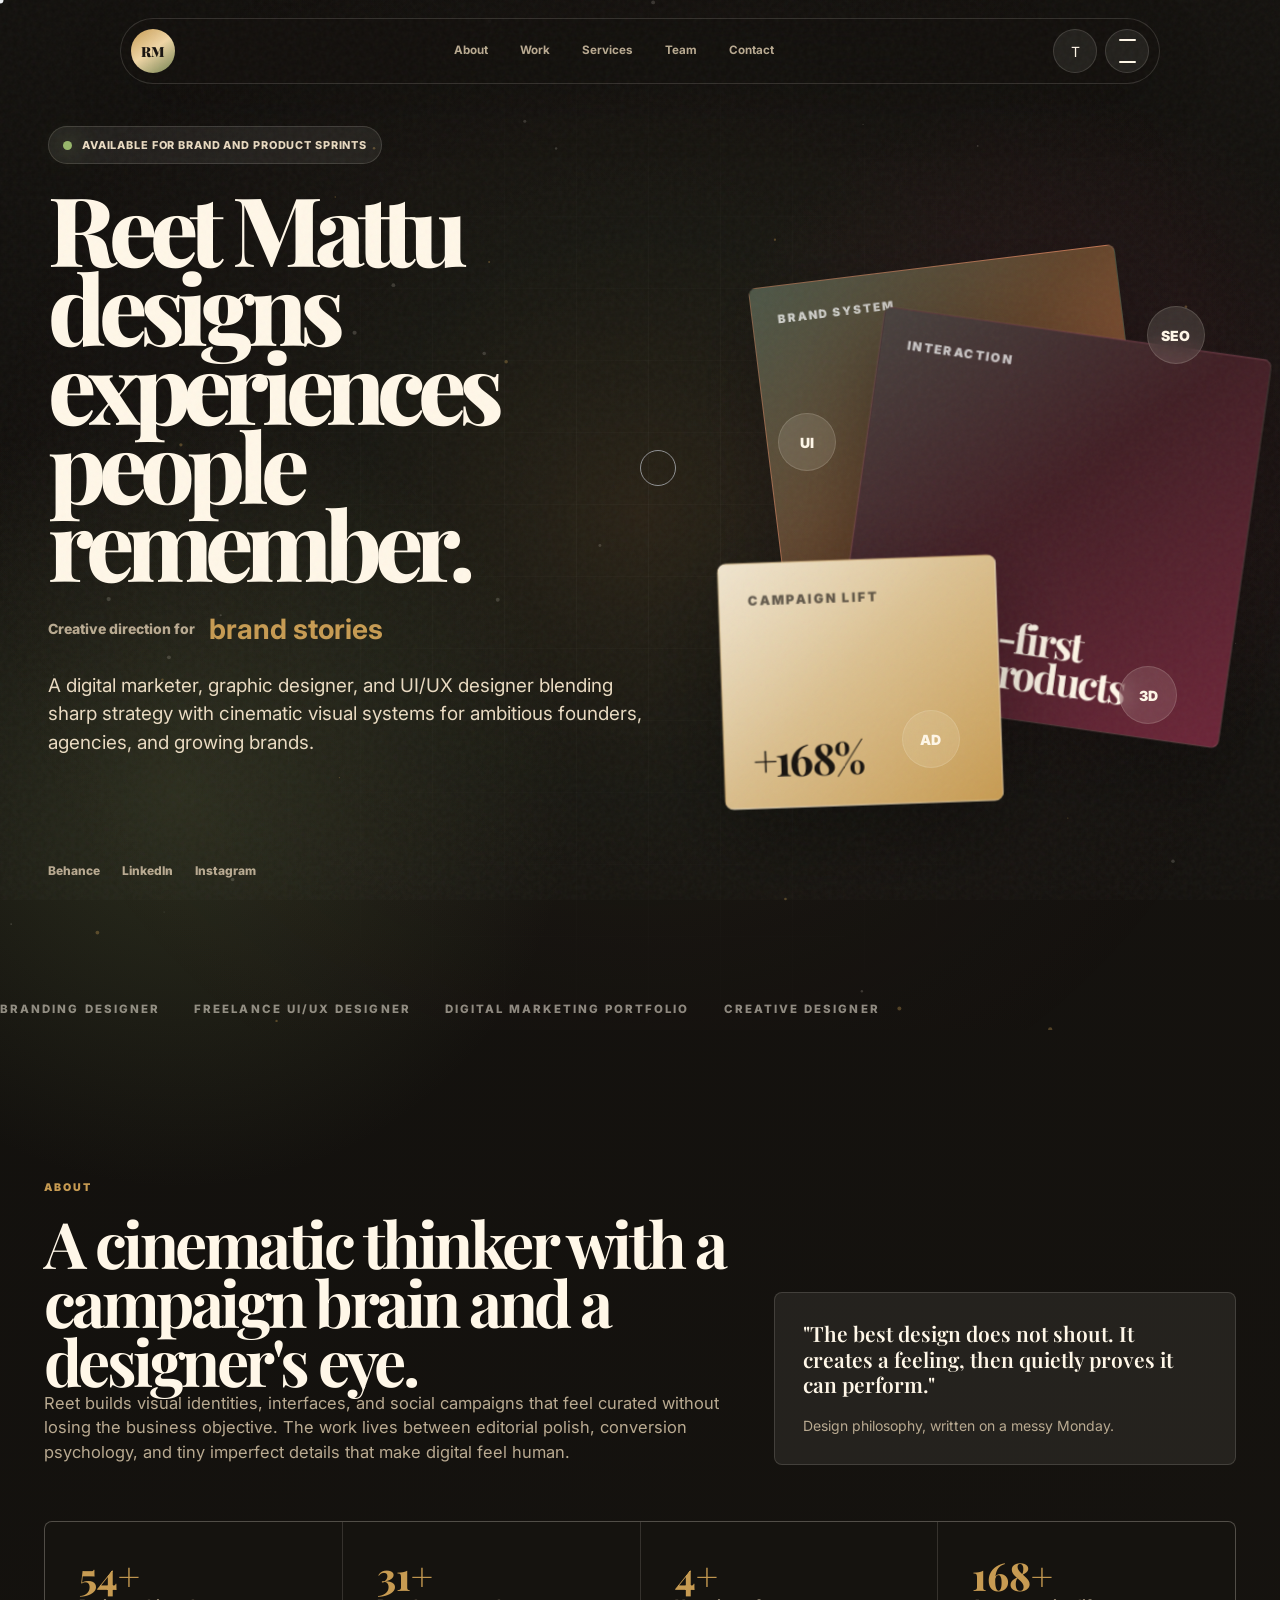
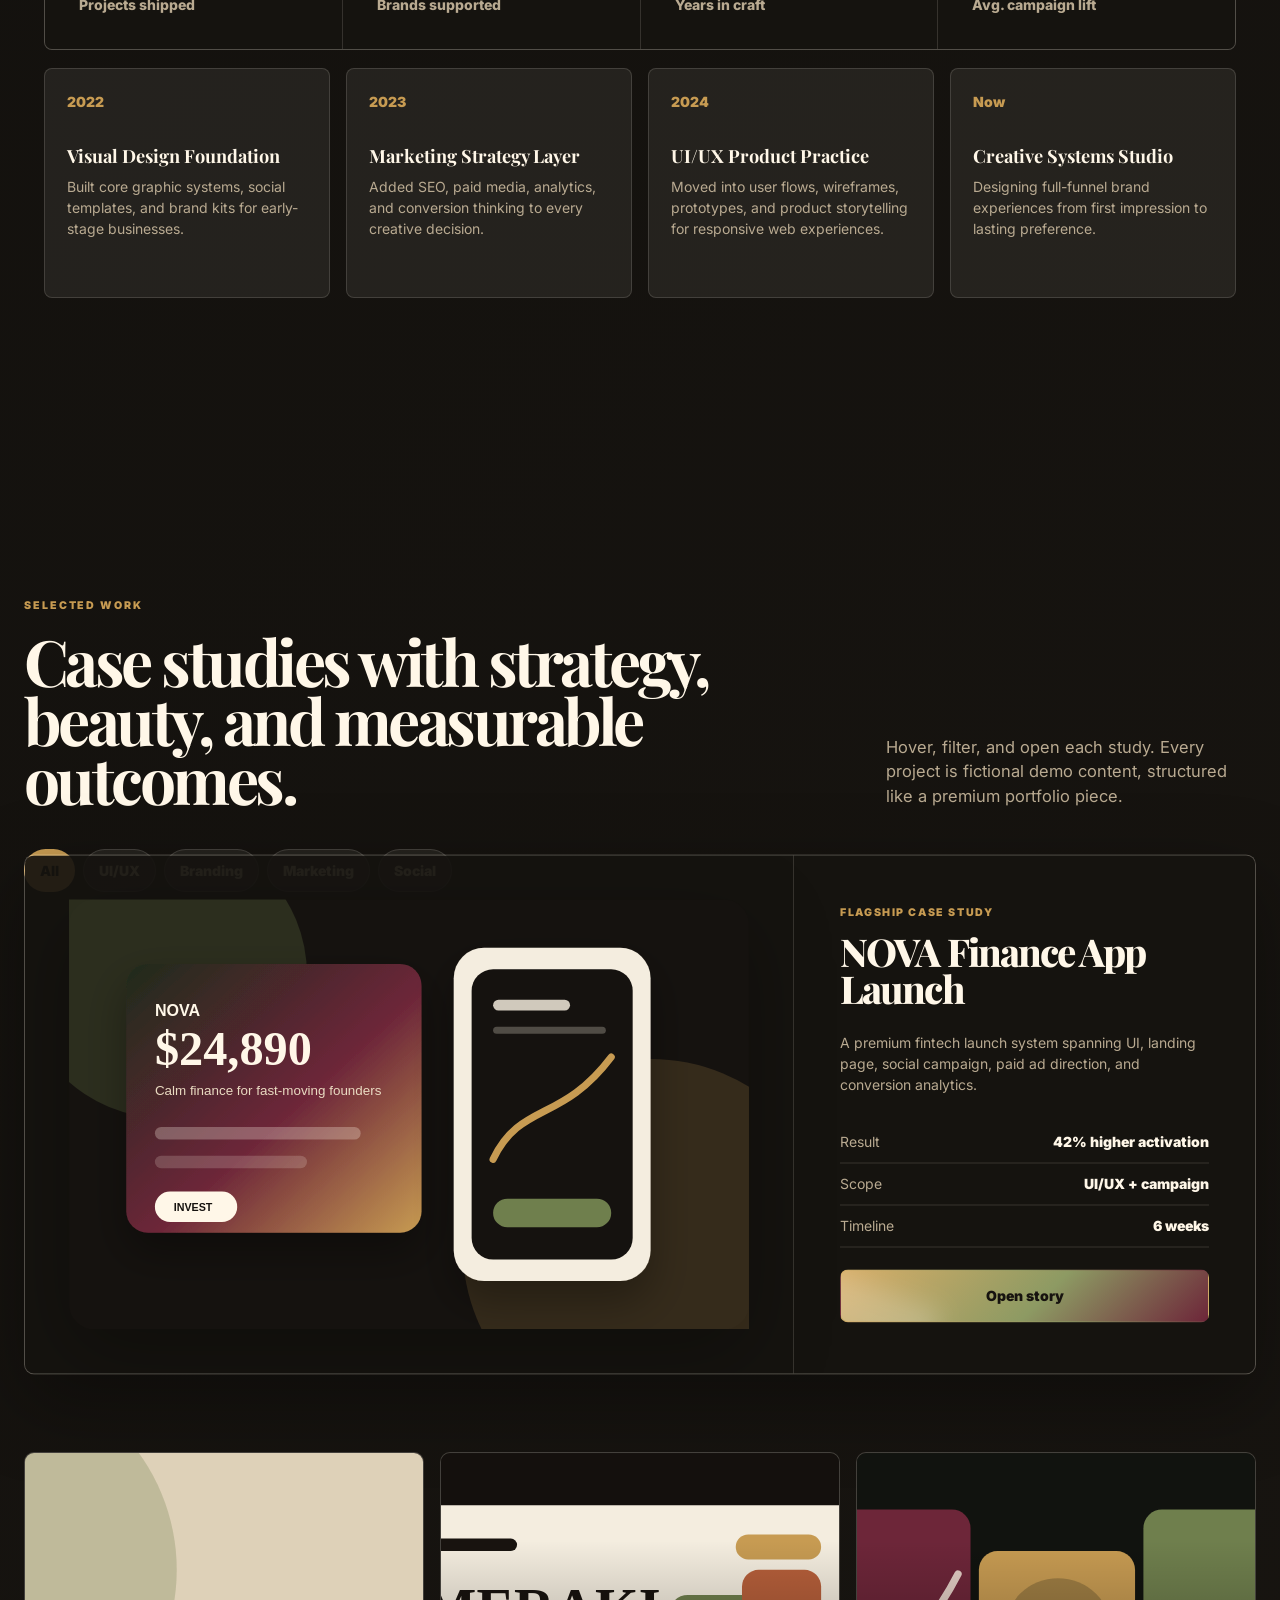
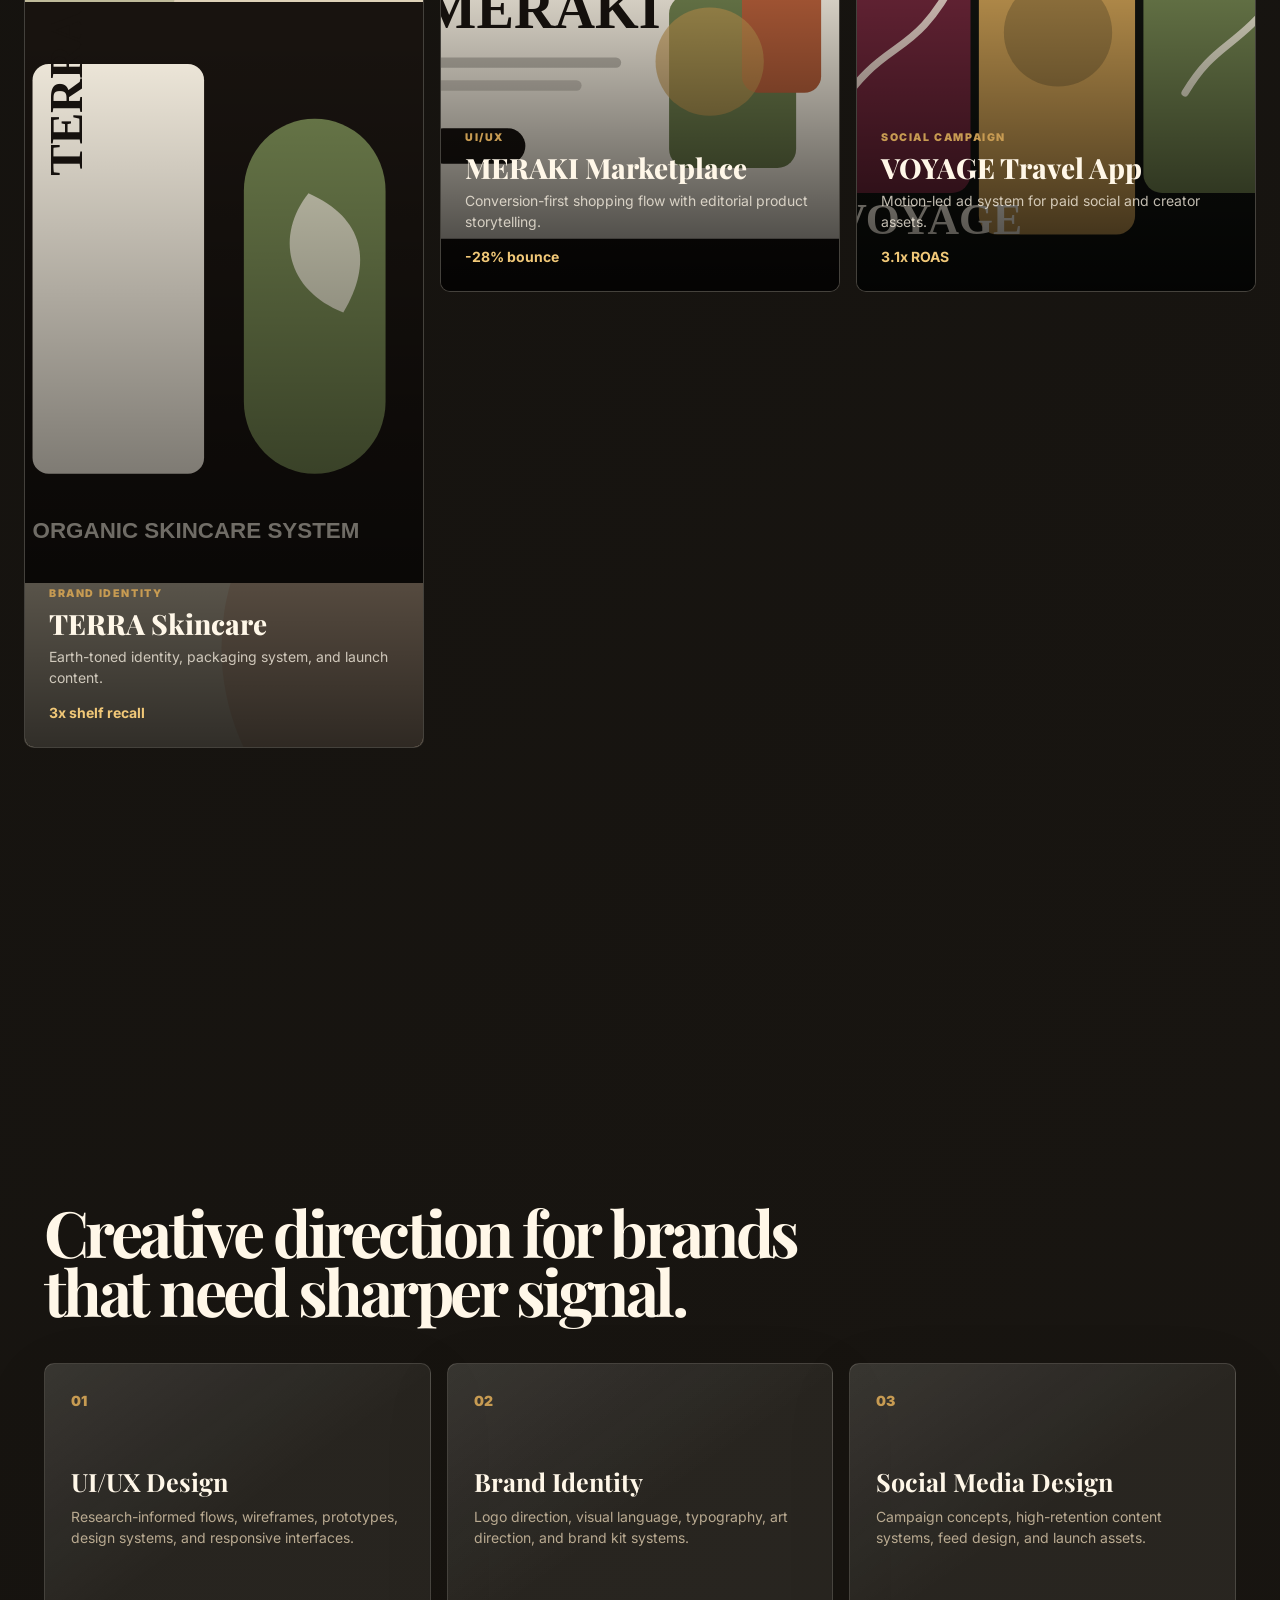
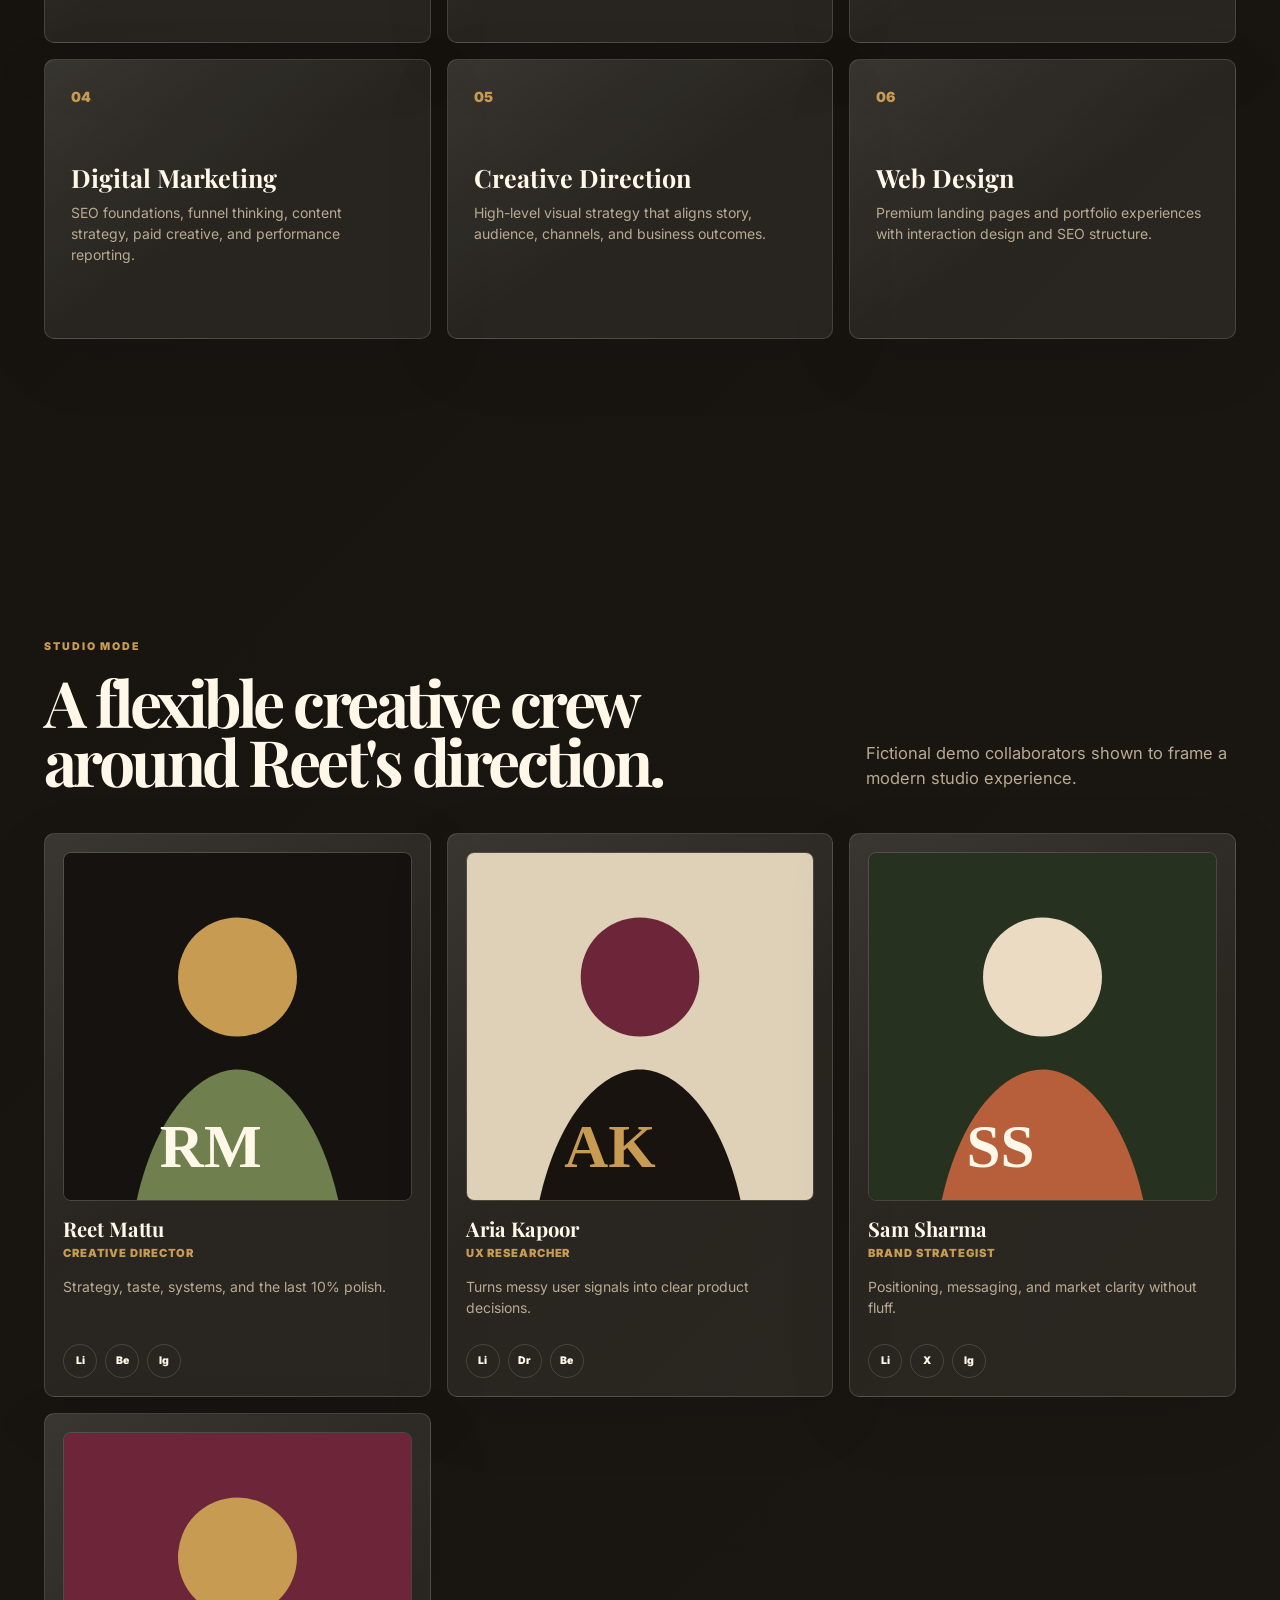
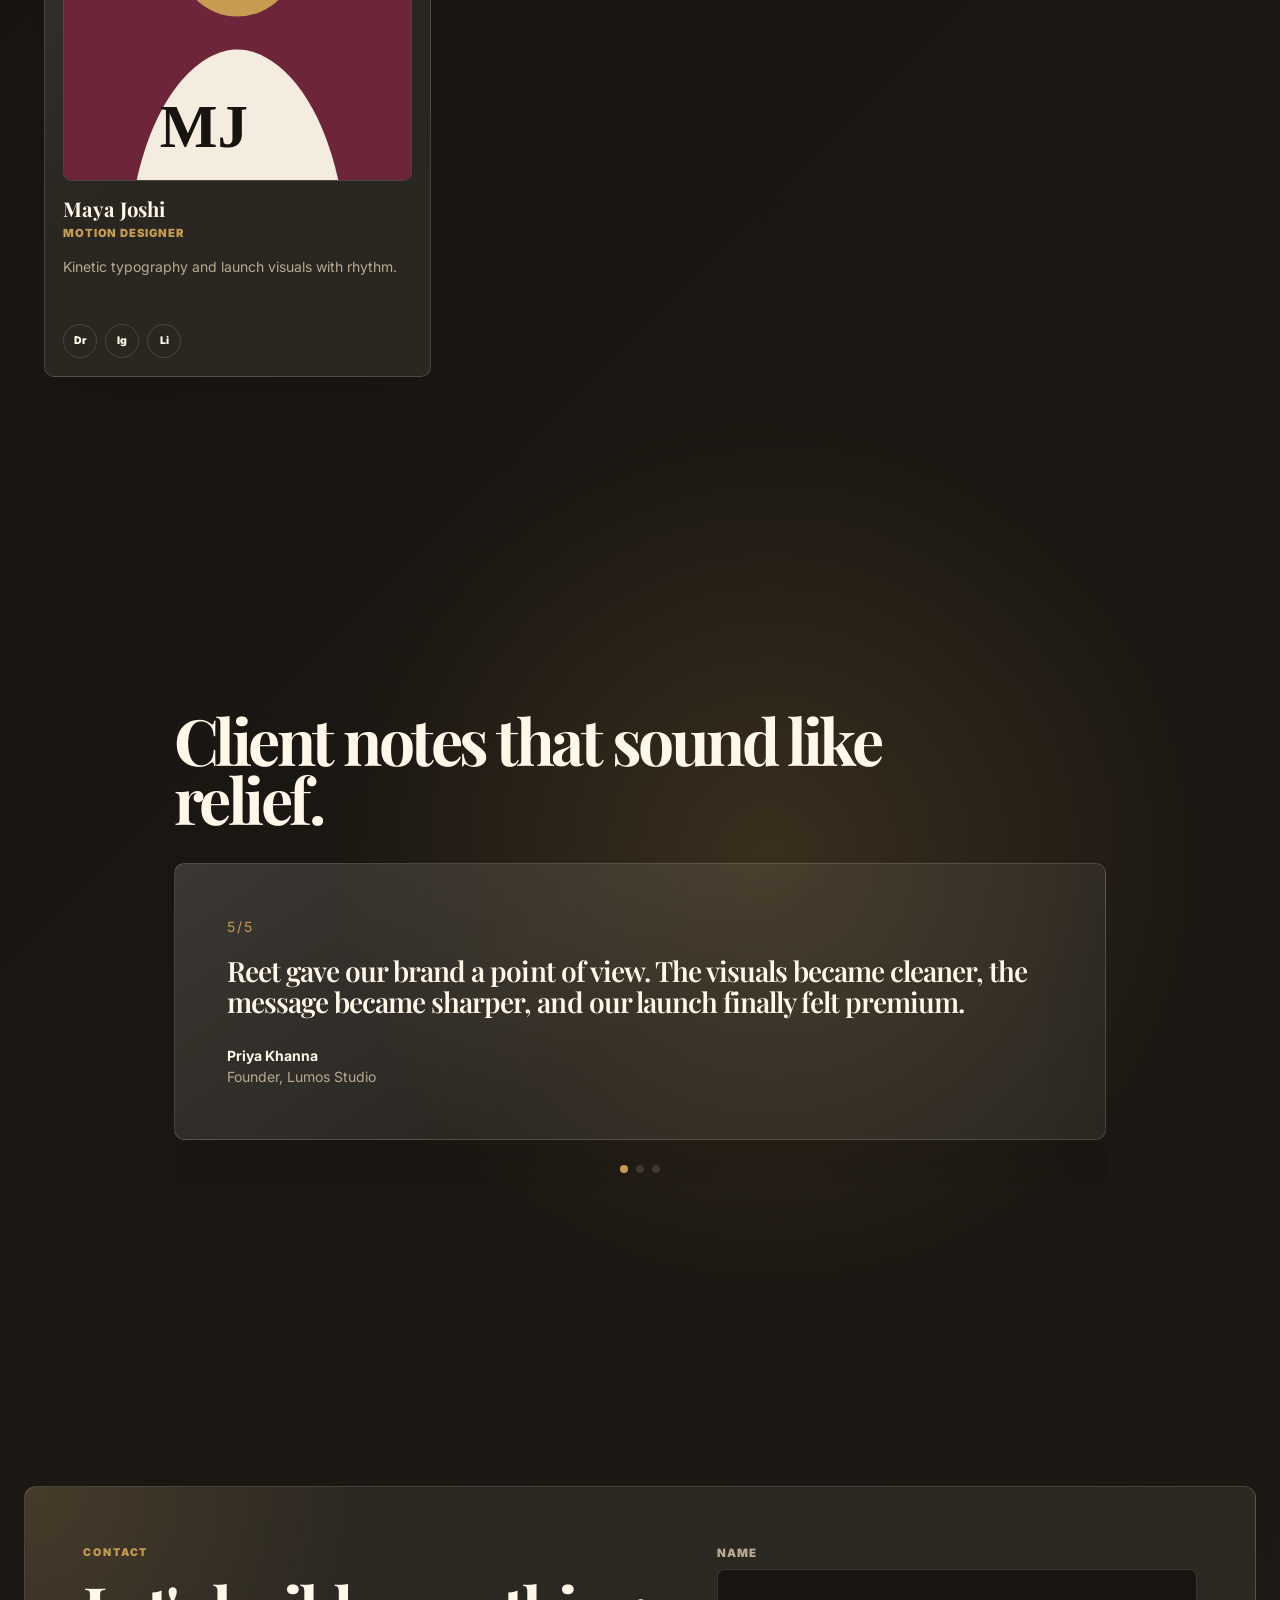
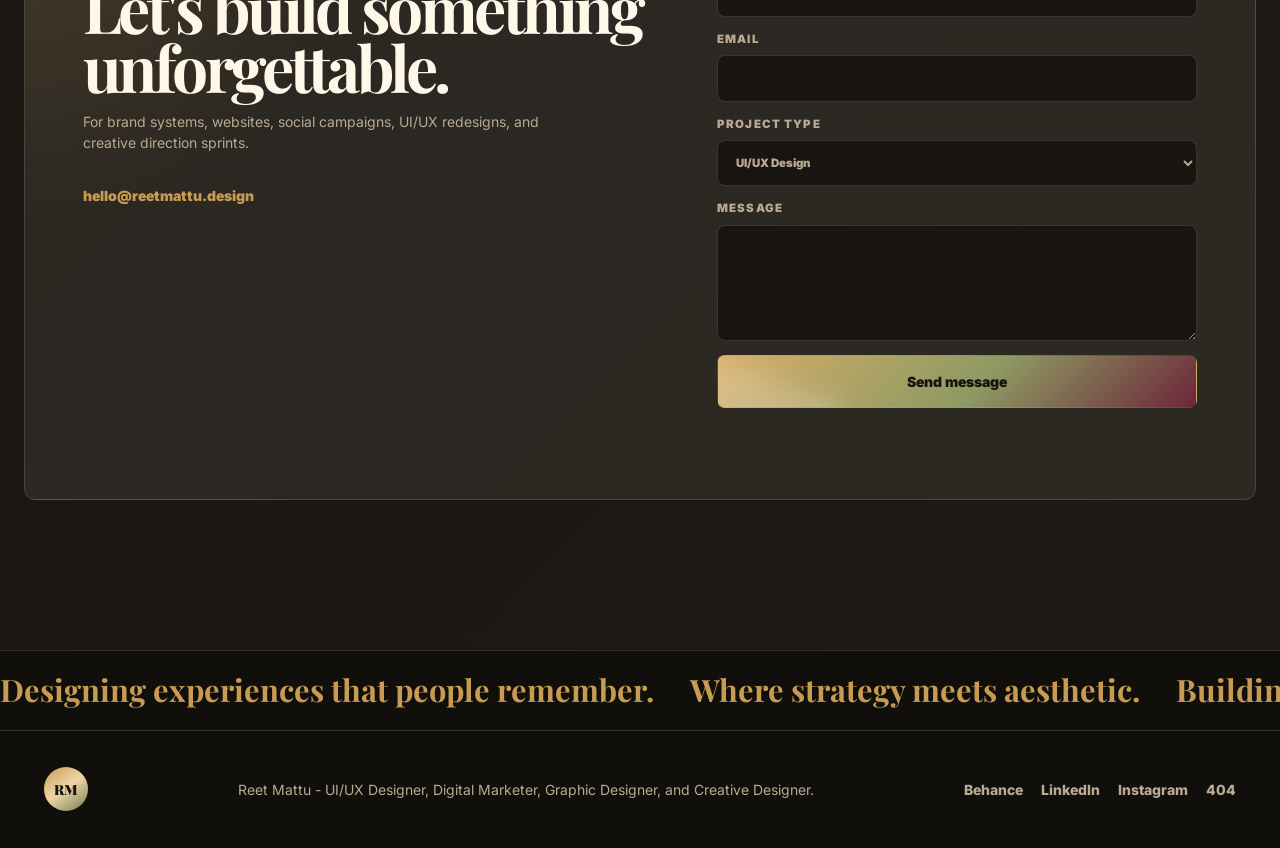
==== index.html @ fb21238f "first commit" ====
<!DOCTYPE html>
<html lang="en" data-theme="dark">
<head>
  <meta charset="UTF-8" />
  <meta name="viewport" content="width=device-width, initial-scale=1.0" />
  <title>Reet Mattu | UI/UX Designer, Digital Marketer & Graphic Designer Portfolio</title>
  <meta name="description" content="Award-worthy portfolio of Reet Mattu, a UI/UX Designer, Digital Marketer, Graphic Designer, Creative Designer, Freelance UI/UX Designer, and Branding Designer crafting memorable brand experiences." />
  <meta name="keywords" content="UI/UX Designer Portfolio, Digital Marketing Portfolio, Graphic Designer Portfolio, Creative Designer, Freelance UI/UX Designer, Branding Designer, Reet Mattu" />
  <meta name="author" content="Reet Mattu" />
  <meta name="robots" content="index, follow" />
  <meta name="theme-color" content="#12100d" />
  <link rel="canonical" href="https://reetmattu.design/" />

  <meta property="og:type" content="website" />
  <meta property="og:title" content="Reet Mattu | Creative Designer Portfolio" />
  <meta property="og:description" content="Where strategy meets aesthetic. Explore premium UI/UX, branding, social media, and digital marketing case studies by Reet Mattu." />
  <meta property="og:image" content="assets/og-preview.svg" />
  <meta property="og:url" content="https://reetmattu.design/" />
  <meta name="twitter:card" content="summary_large_image" />
  <meta name="twitter:title" content="Reet Mattu | UI/UX, Marketing & Graphic Design Portfolio" />
  <meta name="twitter:description" content="A cinematic portfolio for a creative designer building brands through visuals and interaction." />
  <meta name="twitter:image" content="assets/og-preview.svg" />

  <link rel="preconnect" href="https://fonts.googleapis.com" />
  <link rel="preconnect" href="https://fonts.gstatic.com" crossorigin />
  <link href="https://fonts.googleapis.com/css2?family=Inter:wght@400;500;600;700;800;900&family=Playfair+Display:ital,wght@0,600;0,700;1,600&display=swap" rel="stylesheet" />
  <link rel="stylesheet" href="css/swiper-bundle.min.css" />
  <link rel="stylesheet" href="css/style.css" />

  <script type="application/ld+json">
  {
    "@context": "https://schema.org",
    "@type": "Person",
    "name": "Reet Mattu",
    "jobTitle": ["UI/UX Designer", "Digital Marketer", "Graphic Designer", "Branding Designer"],
    "url": "https://reetmattu.design/",
    "sameAs": ["https://www.behance.net/", "https://www.linkedin.com/", "https://www.instagram.com/"],
    "knowsAbout": ["UI/UX Design", "Brand Identity", "Digital Marketing", "Social Media Design", "Creative Direction", "Web Design"],
    "address": { "@type": "PostalAddress", "addressLocality": "Chandigarh", "addressCountry": "India" }
  }
  </script>
</head>
<body>
  <a class="skip-link" href="#main">Skip to content</a>

  <div class="loader" id="loader" aria-label="Loading portfolio experience">
    <div class="loader-mark">RM</div>
    <div class="loader-track"><span id="loaderBar"></span></div>
    <p>Composing strategy, pixels, and motion</p>
  </div>

  <div class="cursor" id="cursor" aria-hidden="true"><span></span><i></i></div>
  <div class="progress" aria-hidden="true"><span id="scrollProgress"></span></div>

  <nav class="dock" aria-label="Primary navigation">
    <a href="#home" class="brand" aria-label="Reet Mattu home">RM</a>
    <div class="dock-links">
      <a href="#about">About</a>
      <a href="#work">Work</a>
      <a href="#services">Services</a>
      <a href="#team">Team</a>
      <a href="#contact">Contact</a>
    </div>
    <div class="dock-actions">
      <button class="icon-btn" id="themeToggle" aria-label="Toggle light and dark mode" title="Theme">T</button>
      <button class="menu-btn" id="menuToggle" aria-label="Open menu"><span></span><span></span></button>
    </div>
  </nav>

  <aside class="menu-panel" id="menuPanel" aria-hidden="true">
    <div class="menu-panel-inner">
      <button class="icon-btn close-menu" id="closeMenu" aria-label="Close menu">x</button>
      <a href="#home">Home</a>
      <a href="#about">About</a>
      <a href="#work">Featured Work</a>
      <a href="#services">Services</a>
      <a href="#testimonials">Testimonials</a>
      <a href="#contact">Start a Project</a>
      <p>Small studio energy. Senior-level taste. Campaigns that know why they exist.</p>
    </div>
  </aside>

  <main id="main">
    <section class="hero section" id="home" aria-labelledby="heroTitle">
      <canvas id="orbCanvas" aria-hidden="true"></canvas>
      <div class="hero-noise" aria-hidden="true"></div>
      <div class="hero-layout">
        <div class="hero-copy">
          <p class="availability reveal"><span></span>Available for brand and product sprints</p>
          <h1 id="heroTitle" class="hero-title reveal">
            Reet Mattu designs experiences people remember.
          </h1>
          <p class="role-line reveal">
            <span>Creative direction for</span>
            <strong id="roleSwitcher">UI/UX systems</strong>
          </p>
          <p class="hero-text reveal">A digital marketer, graphic designer, and UI/UX designer blending sharp strategy with cinematic visual systems for ambitious founders, agencies, and growing brands.</p>
          <div class="hero-actions reveal">
            <a href="#work" class="button button-primary magnetic">View case studies</a>
            <a href="#contact" class="button button-ghost magnetic">Book a creative sprint</a>
          </div>
          <div class="hero-social reveal" aria-label="Social links">
            <a href="#">Behance</a>
            <a href="#">LinkedIn</a>
            <a href="#">Instagram</a>
          </div>
        </div>

        <div class="hero-art reveal" aria-label="Abstract portfolio identity artwork">
          <div class="poster-stack">
            <article class="poster poster-a">
              <small>BRAND SYSTEM</small>
              <strong>Strategy meets aesthetic</strong>
              <span></span>
            </article>
            <article class="poster poster-b">
              <small>INTERACTION</small>
              <strong>Human-first digital products</strong>
            </article>
            <article class="poster poster-c">
              <small>CAMPAIGN LIFT</small>
              <strong>+168%</strong>
            </article>
          </div>
          <div class="hero-orbit"><span>UI</span><span>SEO</span><span>3D</span><span>AD</span></div>
        </div>
      </div>
      <div class="hero-marquee" aria-hidden="true">
        <span>Branding Designer</span><span>Freelance UI/UX Designer</span><span>Digital Marketing Portfolio</span><span>Creative Designer</span>
      </div>
    </section>

    <section class="about section" id="about" aria-labelledby="aboutTitle">
      <div class="section-kicker reveal">About</div>
      <div class="about-grid">
        <div>
          <h2 id="aboutTitle" class="section-title reveal">A cinematic thinker with a campaign brain and a designer's eye.</h2>
          <p class="large-copy reveal">Reet builds visual identities, interfaces, and social campaigns that feel curated without losing the business objective. The work lives between editorial polish, conversion psychology, and tiny imperfect details that make digital feel human.</p>
        </div>
        <div class="philosophy reveal">
          <p>"The best design does not shout. It creates a feeling, then quietly proves it can perform."</p>
          <span>Design philosophy, written on a messy Monday.</span>
        </div>
      </div>

      <div class="metric-strip reveal">
        <div><strong data-count="54">0</strong><span>Projects shipped</span></div>
        <div><strong data-count="31">0</strong><span>Brands supported</span></div>
        <div><strong data-count="4">0</strong><span>Years in craft</span></div>
        <div><strong data-count="168">0</strong><span>Avg. campaign lift</span></div>
      </div>

      <div class="journey">
        <article class="timeline-card reveal"><span>2022</span><h3>Visual Design Foundation</h3><p>Built core graphic systems, social templates, and brand kits for early-stage businesses.</p></article>
        <article class="timeline-card reveal"><span>2023</span><h3>Marketing Strategy Layer</h3><p>Added SEO, paid media, analytics, and conversion thinking to every creative decision.</p></article>
        <article class="timeline-card reveal"><span>2024</span><h3>UI/UX Product Practice</h3><p>Moved into user flows, wireframes, prototypes, and product storytelling for responsive web experiences.</p></article>
        <article class="timeline-card reveal"><span>Now</span><h3>Creative Systems Studio</h3><p>Designing full-funnel brand experiences from first impression to lasting preference.</p></article>
      </div>
    </section>

    <section class="work section" id="work" aria-labelledby="workTitle">
      <div class="section-head">
        <div>
          <div class="section-kicker reveal">Selected Work</div>
          <h2 id="workTitle" class="section-title reveal">Case studies with strategy, beauty, and measurable outcomes.</h2>
        </div>
        <p class="section-note reveal">Hover, filter, and open each study. Every project is fictional demo content, structured like a premium portfolio piece.</p>
      </div>

      <div class="filters reveal" aria-label="Project filters">
        <button class="active" data-filter="all">All</button>
        <button data-filter="ui">UI/UX</button>
        <button data-filter="brand">Branding</button>
        <button data-filter="marketing">Marketing</button>
        <button data-filter="social">Social</button>
      </div>

      <div class="featured-case reveal" data-parallax>
        <div class="case-visual aurora">
          <img src="assets/case-nova.svg" width="760" height="480" alt="NOVA finance app interface and campaign mockup" loading="lazy" />
        </div>
        <div class="case-copy">
          <span>Flagship Case Study</span>
          <h3>NOVA Finance App Launch</h3>
          <p>A premium fintech launch system spanning UI, landing page, social campaign, paid ad direction, and conversion analytics.</p>
          <dl>
            <div><dt>Result</dt><dd>42% higher activation</dd></div>
            <div><dt>Scope</dt><dd>UI/UX + campaign</dd></div>
            <div><dt>Timeline</dt><dd>6 weeks</dd></div>
          </dl>
          <button class="button button-primary open-case" data-case="NOVA Finance App Launch">Open story</button>
        </div>
      </div>

      <div class="work-grid" id="workGrid">
        <article class="work-card tall reveal" data-category="brand marketing">
          <img src="assets/case-terra.svg" width="580" height="720" alt="Terra skincare branding and packaging mockup" loading="lazy" />
          <div><span>Brand Identity</span><h3>TERRA Skincare</h3><p>Earth-toned identity, packaging system, and launch content.</p><strong>3x shelf recall</strong></div>
        </article>
        <article class="work-card reveal" data-category="ui">
          <img src="assets/case-meraki.svg" width="580" height="420" alt="Meraki ecommerce landing page UI mockup" loading="lazy" />
          <div><span>UI/UX</span><h3>MERAKI Marketplace</h3><p>Conversion-first shopping flow with editorial product storytelling.</p><strong>-28% bounce</strong></div>
        </article>
        <article class="work-card reveal" data-category="social marketing">
          <img src="assets/case-voyage.svg" width="580" height="420" alt="Voyage travel app social campaign mockups" loading="lazy" />
          <div><span>Social Campaign</span><h3>VOYAGE Travel App</h3><p>Motion-led ad system for paid social and creator assets.</p><strong>3.1x ROAS</strong></div>
        </article>
        <article class="work-card wide reveal" data-category="brand social">
          <img src="assets/case-pulse.svg" width="760" height="420" alt="Pulse music festival poster and social identity" loading="lazy" />
          <div><span>Poster System</span><h3>PULSE Festival</h3><p>High-energy graphics with adaptive social and print rollouts.</p><strong>500K views</strong></div>
        </article>
      </div>

      <div class="comparison reveal">
        <div class="compare-before"><span>Before</span><p>Generic visuals, unclear positioning, scattered funnel.</p></div>
        <input type="range" min="0" max="100" value="55" id="compareSlider" aria-label="Before after comparison" />
        <div class="compare-after"><span>After</span><p>Ownable system, memorable interface, measurable campaign lift.</p></div>
      </div>
    </section>

    <section class="services section" id="services" aria-labelledby="servicesTitle">
      <div class="section-kicker reveal">Services</div>
      <h2 id="servicesTitle" class="section-title narrow reveal">Creative direction for brands that need sharper signal.</h2>
      <div class="service-grid">
        <article class="service-card reveal"><span>01</span><h3>UI/UX Design</h3><p>Research-informed flows, wireframes, prototypes, design systems, and responsive interfaces.</p></article>
        <article class="service-card reveal"><span>02</span><h3>Brand Identity</h3><p>Logo direction, visual language, typography, art direction, and brand kit systems.</p></article>
        <article class="service-card reveal"><span>03</span><h3>Social Media Design</h3><p>Campaign concepts, high-retention content systems, feed design, and launch assets.</p></article>
        <article class="service-card reveal"><span>04</span><h3>Digital Marketing</h3><p>SEO foundations, funnel thinking, content strategy, paid creative, and performance reporting.</p></article>
        <article class="service-card reveal"><span>05</span><h3>Creative Direction</h3><p>High-level visual strategy that aligns story, audience, channels, and business outcomes.</p></article>
        <article class="service-card reveal"><span>06</span><h3>Web Design</h3><p>Premium landing pages and portfolio experiences with interaction design and SEO structure.</p></article>
      </div>
    </section>

    <section class="team section" id="team" aria-labelledby="teamTitle">
      <div class="section-head">
        <div>
          <div class="section-kicker reveal">Studio Mode</div>
          <h2 id="teamTitle" class="section-title reveal">A flexible creative crew around Reet's direction.</h2>
        </div>
        <p class="section-note reveal">Fictional demo collaborators shown to frame a modern studio experience.</p>
      </div>
      <div class="team-grid">
        <article class="person-card reveal"><img src="assets/team-reet.svg" alt="Minimal portrait placeholder for Reet Mattu" loading="lazy" /><h3>Reet Mattu</h3><span>Creative Director</span><p>Strategy, taste, systems, and the last 10% polish.</p><div><a href="#">Li</a><a href="#">Be</a><a href="#">Ig</a></div></article>
        <article class="person-card reveal"><img src="assets/team-aria.svg" alt="Minimal portrait placeholder for Aria Kapoor" loading="lazy" /><h3>Aria Kapoor</h3><span>UX Researcher</span><p>Turns messy user signals into clear product decisions.</p><div><a href="#">Li</a><a href="#">Dr</a><a href="#">Be</a></div></article>
        <article class="person-card reveal"><img src="assets/team-sam.svg" alt="Minimal portrait placeholder for Sam Sharma" loading="lazy" /><h3>Sam Sharma</h3><span>Brand Strategist</span><p>Positioning, messaging, and market clarity without fluff.</p><div><a href="#">Li</a><a href="#">X</a><a href="#">Ig</a></div></article>
        <article class="person-card reveal"><img src="assets/team-maya.svg" alt="Minimal portrait placeholder for Maya Joshi" loading="lazy" /><h3>Maya Joshi</h3><span>Motion Designer</span><p>Kinetic typography and launch visuals with rhythm.</p><div><a href="#">Dr</a><a href="#">Ig</a><a href="#">Li</a></div></article>
      </div>
    </section>

    <section class="testimonials section" id="testimonials" aria-labelledby="testimonialsTitle">
      <div class="section-kicker reveal">Testimonials</div>
      <h2 id="testimonialsTitle" class="section-title narrow reveal">Client notes that sound like relief.</h2>
      <div class="swiper testimonialSwiper reveal">
        <div class="swiper-wrapper">
          <article class="swiper-slide testimonial-card"><div>5/5</div><p>Reet gave our brand a point of view. The visuals became cleaner, the message became sharper, and our launch finally felt premium.</p><strong>Priya Khanna</strong><span>Founder, Lumos Studio</span></article>
          <article class="swiper-slide testimonial-card"><div>5/5</div><p>The UI work was thoughtful and conversion-minded. It looked beautiful, but more importantly, users understood what to do next.</p><strong>Arjun Mehta</strong><span>Product Lead, NexaTech</span></article>
          <article class="swiper-slide testimonial-card"><div>5/5</div><p>Our campaign assets stopped feeling random. Reet built a system that gave every post, ad, and landing page the same confident voice.</p><strong>Sophia Nair</strong><span>Marketing Director, Zephyr</span></article>
        </div>
        <div class="swiper-pagination"></div>
      </div>
    </section>

    <section class="contact section" id="contact" aria-labelledby="contactTitle">
      <div class="contact-panel reveal">
        <div>
          <div class="section-kicker">Contact</div>
          <h2 id="contactTitle" class="section-title">Let's build something unforgettable.</h2>
          <p>For brand systems, websites, social campaigns, UI/UX redesigns, and creative direction sprints.</p>
          <a href="mailto:hello@reetmattu.design">hello@reetmattu.design</a>
        </div>
        <form id="contactForm" aria-label="Contact form">
          <label>Name<input name="name" type="text" autocomplete="name" required /></label>
          <label>Email<input name="email" type="email" autocomplete="email" required /></label>
          <label>Project Type<select name="type"><option>UI/UX Design</option><option>Brand Identity</option><option>Digital Marketing</option><option>Web Design</option></select></label>
          <label>Message<textarea name="message" rows="5" required></textarea></label>
          <button class="button button-primary" type="submit">Send message</button>
          <p class="form-status" id="formStatus" role="status"></p>
        </form>
      </div>
    </section>
  </main>

  <dialog class="case-dialog" id="caseDialog">
    <button class="icon-btn" id="closeCase" aria-label="Close case study">x</button>
    <span>Case Study</span>
    <h2 id="caseDialogTitle">NOVA Finance App Launch</h2>
    <p>Problem: a promising product looked interchangeable. Response: a premium interface, campaign language, and visual launch kit built around trust, velocity, and calm financial control.</p>
    <div class="case-dialog-grid">
      <div><strong>01</strong><p>Mapped audience anxieties and redesigned the onboarding story.</p></div>
      <div><strong>02</strong><p>Created a modular identity system for ads, web, decks, and social.</p></div>
      <div><strong>03</strong><p>Improved clarity with product-led copy, hierarchy, and motion cues.</p></div>
    </div>
  </dialog>

  <footer class="footer">
    <div class="footer-marquee" aria-hidden="true"><span>Designing experiences that people remember.</span><span>Where strategy meets aesthetic.</span><span>Building brands through visuals and interaction.</span></div>
    <div class="footer-inner">
      <a href="#home" class="brand">RM</a>
      <p>Reet Mattu - UI/UX Designer, Digital Marketer, Graphic Designer, and Creative Designer.</p>
      <div><a href="#">Behance</a><a href="#">LinkedIn</a><a href="#">Instagram</a><a href="404.html">404</a></div>
    </div>
  </footer>

  <script src="js/lib/three.min.js" defer></script>
  <script src="js/lib/gsap.min.js" defer></script>
  <script src="js/lib/ScrollTrigger.min.js" defer></script>
  <script src="js/lib/lenis.min.js" defer></script>
  <script src="js/lib/swiper-bundle.min.js" defer></script>
  <script src="js/main.js" defer></script>
</body>
</html>
---- css/style.css ----
:root {
  color-scheme: dark;
  --bg: #12100d;
  --bg-2: #1d1914;
  --surface: rgba(255, 248, 232, 0.07);
  --surface-strong: rgba(255, 248, 232, 0.12);
  --text: #fff7e8;
  --muted: #b9aa91;
  --soft: #eadbc2;
  --line: rgba(255, 248, 232, 0.14);
  --gold: #c79b52;
  --green: #6f7f4d;
  --rust: #b65f3a;
  --burgundy: #6d2639;
  --shadow: 0 26px 80px rgba(0, 0, 0, 0.34);
  --font-sans: "Inter", system-ui, -apple-system, BlinkMacSystemFont, "Segoe UI", sans-serif;
  --font-display: "Playfair Display", Georgia, serif;
  --ease: cubic-bezier(.2, .8, .2, 1);
  --radius: 8px;
  --max: 1240px;
}

[data-theme="light"] {
  color-scheme: light;
  --bg: #f4eddf;
  --bg-2: #e7dcc7;
  --surface: rgba(18, 16, 13, 0.06);
  --surface-strong: rgba(18, 16, 13, 0.1);
  --text: #17130f;
  --muted: #695d4b;
  --soft: #31291f;
  --line: rgba(18, 16, 13, 0.14);
  --shadow: 0 26px 80px rgba(74, 54, 28, 0.16);
}

* { box-sizing: border-box; }
html { scroll-behavior: auto; background: var(--bg); font-size: 14px; }
body {
  margin: 0;
  font-family: var(--font-sans);
  background:
    radial-gradient(circle at 14% 9%, rgba(111, 127, 77, .26), transparent 28rem),
    radial-gradient(circle at 82% 5%, rgba(109, 38, 57, .25), transparent 25rem),
    radial-gradient(circle at 60% 82%, rgba(199, 155, 82, .18), transparent 31rem),
    linear-gradient(135deg, var(--bg), var(--bg-2));
  color: var(--text);
  line-height: 1.5;
  overflow-x: hidden;
  -webkit-font-smoothing: antialiased;
}

body::after {
  content: "";
  position: fixed;
  inset: 0;
  pointer-events: none;
  z-index: 9000;
  opacity: .055;
  background-image: url("data:image/svg+xml,%3Csvg viewBox='0 0 220 220' xmlns='http://www.w3.org/2000/svg'%3E%3Cfilter id='n'%3E%3CfeTurbulence type='fractalNoise' baseFrequency='.85' numOctaves='3' stitchTiles='stitch'/%3E%3C/filter%3E%3Crect width='100%25' height='100%25' filter='url(%23n)' opacity='.75'/%3E%3C/svg%3E");
}

img { display: block; max-width: 100%; height: auto; }
a { color: inherit; text-decoration: none; }
button, input, textarea, select { font: inherit; color: inherit; }
button { border: 0; cursor: pointer; }
::selection { background: var(--gold); color: #17130f; }

.skip-link {
  position: fixed;
  top: 12px;
  left: 12px;
  z-index: 10001;
  padding: 10px 14px;
  background: var(--text);
  color: var(--bg);
  transform: translateY(-140%);
}
.skip-link:focus { transform: translateY(0); }

.loader {
  position: fixed;
  inset: 0;
  z-index: 10000;
  display: grid;
  place-items: center;
  align-content: center;
  gap: 22px;
  background: #12100d;
  color: #fff7e8;
  transition: opacity .65s var(--ease), visibility .65s var(--ease);
}
.loader.hidden { opacity: 0; visibility: hidden; pointer-events: none; }
.loader-mark {
  font: 800 clamp(4rem, 11vw, 10rem)/.8 var(--font-display);
  letter-spacing: -.07em;
  color: transparent;
  -webkit-text-stroke: 1px rgba(255, 247, 232, .7);
}
.loader-track { width: min(320px, 70vw); height: 2px; background: rgba(255,255,255,.16); overflow: hidden; }
.loader-track span { display: block; width: 0%; height: 100%; background: linear-gradient(90deg, var(--green), var(--gold), var(--rust)); }
.loader p { margin: 0; color: #b9aa91; font-size: .78rem; letter-spacing: .16em; text-transform: uppercase; }

.cursor { position: fixed; inset: 0; z-index: 9999; pointer-events: none; mix-blend-mode: difference; }
.cursor span, .cursor i {
  position: fixed;
  left: 0;
  top: 0;
  border-radius: 999px;
  transform: translate(-50%, -50%);
}
.cursor span { width: 7px; height: 7px; background: white; }
.cursor i { width: 36px; height: 36px; border: 1px solid rgba(255,255,255,.6); transition: width .25s, height .25s; }
.cursor.is-hover i { width: 68px; height: 68px; }

.progress { position: fixed; inset: 0 0 auto; height: 3px; z-index: 9998; background: transparent; }
.progress span { display: block; width: 0; height: 100%; background: linear-gradient(90deg, var(--green), var(--gold), var(--burgundy)); }

.dock {
  position: fixed;
  top: 18px;
  left: 50%;
  z-index: 1000;
  width: min(calc(100% - 28px), 1040px);
  transform: translateX(-50%);
  display: flex;
  align-items: center;
  justify-content: space-between;
  gap: 18px;
  padding: 10px;
  border: 1px solid var(--line);
  border-radius: 999px;
  background: color-mix(in srgb, var(--bg) 72%, transparent);
  box-shadow: 0 18px 60px rgba(0,0,0,.16);
  backdrop-filter: blur(22px);
}
.brand {
  display: grid;
  place-items: center;
  width: 44px;
  height: 44px;
  border-radius: 50%;
  background: linear-gradient(145deg, var(--gold), #f0d6a6 48%, var(--green));
  color: #17130f;
  font: 900 1rem var(--font-display);
  letter-spacing: -.03em;
}
.dock-links { display: flex; align-items: center; gap: 4px; }
.dock-links a {
  padding: 10px 14px;
  border-radius: 999px;
  color: var(--muted);
  font-weight: 700;
  font-size: .83rem;
}
.dock-links a:hover { color: var(--text); background: var(--surface); }
.dock-actions { display: flex; gap: 8px; }
.icon-btn, .menu-btn {
  display: grid;
  place-items: center;
  width: 44px;
  height: 44px;
  border-radius: 50%;
  background: var(--surface);
  border: 1px solid var(--line);
}
.menu-btn { gap: 4px; }
.menu-btn span { width: 17px; height: 2px; background: currentColor; border-radius: 2px; }

.menu-panel {
  position: fixed;
  inset: 0 0 0 auto;
  z-index: 1200;
  width: min(430px, 100%);
  transform: translateX(105%);
  transition: transform .65s var(--ease);
  background: color-mix(in srgb, var(--bg) 90%, transparent);
  backdrop-filter: blur(28px);
  border-left: 1px solid var(--line);
}
.menu-panel.open { transform: translateX(0); }
.menu-panel-inner { padding: 28px; min-height: 100%; display: grid; align-content: center; gap: 16px; }
.close-menu { position: absolute; top: 22px; right: 22px; font-size: 1.4rem; }
.menu-panel a:not(.brand) { font: 700 clamp(1.5rem, 5vw, 3rem)/1 var(--font-display); color: var(--text); }
.menu-panel p { color: var(--muted); max-width: 28ch; }

.section {
  position: relative;
  max-width: var(--max);
  margin: 0 auto;
  padding: clamp(82px, 12vw, 150px) 24px;
}
.section-kicker {
  width: fit-content;
  margin-bottom: 18px;
  color: var(--gold);
  font-size: .76rem;
  font-weight: 900;
  letter-spacing: .18em;
  text-transform: uppercase;
}
.section-title {
  margin: 0;
  max-width: 920px;
  font: 700 clamp(2.2rem, 5vw, 5rem)/.92 var(--font-display);
  letter-spacing: -.055em;
}
.section-title.narrow { max-width: 820px; }
.section-head {
  display: grid;
  grid-template-columns: minmax(0, 1fr) minmax(260px, 370px);
  gap: 28px;
  align-items: end;
  margin-bottom: 40px;
}
.section-note, .large-copy {
  margin: 0;
  color: var(--muted);
  font-size: clamp(1rem, 1.8vw, 1.18rem);
}

.hero {
  max-width: none;
  min-height: 100svh;
  display: grid;
  align-items: center;
  padding-top: 126px;
  overflow: hidden;
}
#orbCanvas { position: absolute; inset: 0; width: 100%; height: 100%; opacity: .7; }
.hero-noise {
  position: absolute;
  inset: 0;
  background:
    linear-gradient(90deg, rgba(255,255,255,.03) 1px, transparent 1px),
    linear-gradient(rgba(255,255,255,.025) 1px, transparent 1px);
  background-size: 72px 72px;
  mask-image: radial-gradient(circle at center, black, transparent 76%);
}
.hero-layout {
  position: relative;
  z-index: 1;
  width: min(var(--max), calc(100% - 48px));
  margin: 0 auto;
  display: grid;
  grid-template-columns: minmax(0, 1.1fr) minmax(340px, .9fr);
  gap: clamp(36px, 6vw, 84px);
  align-items: center;
}
.availability {
  display: inline-flex;
  align-items: center;
  gap: 10px;
  margin: 0 0 24px;
  padding: 10px 14px;
  border: 1px solid var(--line);
  border-radius: 999px;
  background: var(--surface);
  color: var(--soft);
  font-size: .78rem;
  font-weight: 800;
  letter-spacing: .08em;
  text-transform: uppercase;
}
.availability span { width: 9px; height: 9px; border-radius: 50%; background: #98b86b; box-shadow: 0 0 24px #98b86b; }
.hero-title {
  max-width: 900px;
  margin: 0;
  font: 800 clamp(3rem, 7.5vw, 7rem)/.82 var(--font-display);
  letter-spacing: -.075em;
}
.role-line { display: flex; flex-wrap: wrap; gap: 8px 14px; align-items: center; margin: 26px 0 0; color: var(--muted); font-weight: 800; }
.role-line strong { color: var(--gold); font-size: clamp(1.25rem, 2.3vw, 2rem); }
.hero-text { max-width: 710px; margin: 22px 0 0; color: var(--soft); font-size: clamp(1.05rem, 1.6vw, 1.35rem); }
.hero-actions, .hero-social { display: flex; flex-wrap: wrap; gap: 12px; margin-top: 30px; }
.hero-social { gap: 22px; margin-top: 22px; color: var(--muted); font-size: .86rem; font-weight: 800; }
.hero-social a:hover { color: var(--text); }

.button {
  position: relative;
  display: inline-flex;
  align-items: center;
  justify-content: center;
  min-height: 52px;
  padding: 15px 21px;
  border-radius: 8px;
  border: 1px solid var(--line);
  font-weight: 900;
  overflow: hidden;
}
.button::after {
  content: "";
  position: absolute;
  inset: auto auto -40% -20%;
  width: 46%;
  height: 120%;
  transform: rotate(20deg);
  background: rgba(255,255,255,.2);
  filter: blur(12px);
  transition: transform .55s var(--ease);
}
.button:hover::after { transform: translateX(260%) rotate(20deg); }
.button-primary { background: linear-gradient(135deg, #d7ad67, #8d9a63 55%, #6d2639); color: #17130f; border-color: transparent; }
.button-ghost { background: var(--surface); color: var(--text); }

.hero-art { position: relative; min-height: 540px; perspective: 1400px; }
.poster-stack { position: absolute; inset: 0; transform-style: preserve-3d; }
.poster {
  position: absolute;
  display: grid;
  align-content: space-between;
  width: 74%;
  min-height: 370px;
  padding: 25px;
  border-radius: var(--radius);
  border: 1px solid var(--line);
  box-shadow: var(--shadow);
  overflow: hidden;
}
.poster::before {
  content: "";
  position: absolute;
  inset: 0;
  background: linear-gradient(135deg, rgba(255,255,255,.18), transparent 46%);
  pointer-events: none;
}
.poster small { position: relative; color: rgba(255,255,255,.72); font-weight: 900; letter-spacing: .16em; }
.poster strong { position: relative; max-width: 11ch; font: 700 clamp(1.6rem, 3vw, 3.2rem)/.88 var(--font-display); letter-spacing: -.055em; }
.poster-a { left: 7%; top: 6%; background: linear-gradient(140deg, #26311f, #b65f3a); transform: rotate(-7deg); }
.poster-a span { position: absolute; right: 28px; top: 90px; width: 120px; height: 120px; border-radius: 50%; border: 1px solid rgba(255,255,255,.5); }
.poster-b { right: 0; top: 20%; background: linear-gradient(140deg, #211915, #6d2639); transform: translateZ(80px) rotate(8deg); }
.poster-c { left: 3%; bottom: 0; min-height: 220px; width: 50%; background: linear-gradient(140deg, #ede0c5, #c79b52); color: #17130f; transform: translateZ(150px) rotate(-2deg); }
.poster-c small { color: rgba(23,19,15,.64); }
.hero-orbit { position: absolute; inset: 10% 0 0 8%; pointer-events: none; animation: slowspin 22s linear infinite; }
.hero-orbit span {
  position: absolute;
  display: grid;
  place-items: center;
  width: 58px;
  height: 58px;
  border-radius: 50%;
  background: var(--surface-strong);
  border: 1px solid var(--line);
  backdrop-filter: blur(10px);
  color: var(--text);
  font-weight: 900;
}
.hero-orbit span:nth-child(1) { left: 1%; top: 26%; }
.hero-orbit span:nth-child(2) { right: 6%; top: 4%; }
.hero-orbit span:nth-child(3) { right: 12%; bottom: 10%; }
.hero-orbit span:nth-child(4) { left: 28%; bottom: 1%; }
@keyframes slowspin { to { transform: rotate(360deg); } }
.hero-marquee {
  position: absolute;
  z-index: 1;
  left: 0;
  right: 0;
  bottom: 14px;
  display: flex;
  gap: 34px;
  overflow: hidden;
  color: color-mix(in srgb, var(--text) 52%, transparent);
  font: 800 .82rem var(--font-sans);
  letter-spacing: .18em;
  text-transform: uppercase;
  white-space: nowrap;
}
.hero-marquee span { animation: marquee 20s linear infinite; }
@keyframes marquee { to { transform: translateX(-100vw); } }

.about-grid { display: grid; grid-template-columns: minmax(0, 1.2fr) minmax(270px, .8fr); gap: 36px; align-items: end; }
.philosophy {
  padding: 28px;
  border: 1px solid var(--line);
  border-radius: var(--radius);
  background: var(--surface);
  transform: rotate(1.25deg);
}
.philosophy p { margin: 0; font: 600 1.5rem/1.2 var(--font-display); }
.philosophy span { display: block; margin-top: 18px; color: var(--muted); }
.metric-strip {
  display: grid;
  grid-template-columns: repeat(4, 1fr);
  gap: 1px;
  margin-top: 56px;
  border: 1px solid var(--line);
  background: var(--line);
  border-radius: var(--radius);
  overflow: hidden;
}
.metric-strip div { padding: clamp(20px, 3vw, 34px); background: color-mix(in srgb, var(--bg) 90%, transparent); }
.metric-strip strong { display: block; font: 800 clamp(1.8rem, 3vw, 3.4rem)/1 var(--font-display); color: var(--gold); }
.metric-strip span { color: var(--muted); font-weight: 800; }
.journey { display: grid; grid-template-columns: repeat(4, 1fr); gap: 16px; margin-top: 18px; }
.timeline-card {
  min-height: 230px;
  padding: 22px;
  border: 1px solid var(--line);
  border-radius: var(--radius);
  background: var(--surface);
}
.timeline-card span { color: var(--gold); font-weight: 900; }
.timeline-card h3 { margin: 34px 0 10px; font: 700 1.3rem/1.05 var(--font-display); }
.timeline-card p { margin: 0; color: var(--muted); }

.work { max-width: none; }
.work > * { max-width: var(--max); margin-left: auto; margin-right: auto; }
.filters { display: flex; flex-wrap: wrap; gap: 8px; margin-bottom: 24px; }
.filters button {
  padding: 10px 15px;
  border: 1px solid var(--line);
  border-radius: 999px;
  background: var(--surface);
  color: var(--muted);
  font-weight: 900;
}
.filters button.active, .filters button:hover { color: #17130f; background: var(--gold); border-color: transparent; }
.featured-case {
  display: grid;
  grid-template-columns: minmax(0, 1.25fr) minmax(300px, .75fr);
  gap: 1px;
  border: 1px solid var(--line);
  border-radius: 10px;
  overflow: hidden;
  background: var(--line);
  box-shadow: var(--shadow);
}
.case-visual, .case-copy { background: color-mix(in srgb, var(--bg) 90%, transparent); }
.case-visual { min-height: 480px; display: grid; place-items: center; padding: clamp(18px, 4vw, 44px); }
.case-visual img { width: min(760px, 100%); filter: drop-shadow(0 24px 40px rgba(0,0,0,.28)); }
.case-copy { padding: clamp(24px, 4vw, 46px); display: grid; align-content: center; }
.case-copy span, .work-card span { color: var(--gold); font-size: .76rem; font-weight: 900; letter-spacing: .15em; text-transform: uppercase; }
.case-copy h3 { margin: 12px 0; font: 800 clamp(1.6rem, 3vw, 3.2rem)/.95 var(--font-display); letter-spacing: -.05em; }
.case-copy p { color: var(--muted); }
.case-copy dl { display: grid; gap: 10px; margin: 22px 0; }
.case-copy dl div { display: flex; justify-content: space-between; gap: 20px; border-bottom: 1px solid var(--line); padding-bottom: 10px; }
.case-copy dt { color: var(--muted); }
.case-copy dd { margin: 0; font-weight: 900; }
.work-grid {
  display: grid;
  grid-template-columns: repeat(3, minmax(0, 1fr));
  grid-auto-flow: dense;
  gap: 16px;
  margin-top: 16px;
}
.work-card {
  position: relative;
  min-height: 440px;
  display: grid;
  align-content: end;
  border-radius: 10px;
  overflow: hidden;
  border: 1px solid var(--line);
  background: var(--surface);
  transition: transform .45s var(--ease), opacity .35s var(--ease);
}
.work-card.hidden { display: none; }
.work-card.tall { grid-row: span 2; min-height: 650px; }
.work-card.wide { grid-column: span 2; }
.work-card img {
  position: absolute;
  inset: 0;
  width: 100%;
  height: 100%;
  object-fit: cover;
  transition: transform .75s var(--ease), filter .75s var(--ease);
}
.work-card::after { content: ""; position: absolute; inset: 0; background: linear-gradient(180deg, transparent 20%, rgba(0,0,0,.78)); }
.work-card div { position: relative; z-index: 1; padding: 24px; color: #fff7e8; }
.work-card h3 { margin: 8px 0 8px; font: 800 2rem/1 var(--font-display); }
.work-card p { margin: 0 0 14px; max-width: 42ch; color: rgba(255,247,232,.75); }
.work-card strong { color: #f1c878; }
.work-card:hover { transform: translateY(-8px); }
.work-card:hover img { transform: scale(1.08); filter: saturate(1.16); }

.comparison {
  display: grid;
  grid-template-columns: 1fr 220px 1fr;
  gap: 14px;
  align-items: stretch;
  margin-top: 24px;
}
.comparison > div {
  padding: 22px;
  border-radius: var(--radius);
  border: 1px solid var(--line);
  background: var(--surface);
}
.comparison span { color: var(--gold); font-weight: 900; text-transform: uppercase; letter-spacing: .12em; font-size: .72rem; }
.comparison p { margin: 10px 0 0; color: var(--muted); }
.comparison input { accent-color: var(--gold); }

.service-grid, .team-grid {
  display: grid;
  grid-template-columns: repeat(3, minmax(0, 1fr));
  gap: 16px;
  margin-top: 42px;
}
.service-card, .person-card, .testimonial-card {
  border: 1px solid var(--line);
  border-radius: 10px;
  background:
    linear-gradient(145deg, rgba(255,255,255,.08), transparent 52%),
    var(--surface);
  box-shadow: 0 20px 70px rgba(0,0,0,.09);
}
.service-card {
  min-height: 280px;
  padding: 26px;
  transition: transform .45s var(--ease), border-color .45s var(--ease);
}
.service-card span { color: var(--gold); font-weight: 900; }
.service-card h3 { margin: 58px 0 12px; font: 700 1.8rem/1 var(--font-display); }
.service-card p { margin: 0; color: var(--muted); }
.service-card:hover { transform: translateY(-8px) rotate(.4deg); border-color: color-mix(in srgb, var(--gold) 70%, transparent); }

.person-card {
  padding: 18px;
  transition: transform .45s var(--ease);
}
.person-card:hover { transform: translateY(-8px); }
.person-card img { width: 100%; aspect-ratio: 1; object-fit: cover; border-radius: 8px; border: 1px solid var(--line); }
.person-card h3 { margin: 18px 0 2px; font: 700 1.45rem/1 var(--font-display); }
.person-card span { color: var(--gold); font-weight: 900; font-size: .8rem; letter-spacing: .08em; text-transform: uppercase; }
.person-card p { color: var(--muted); min-height: 54px; }
.person-card div { display: flex; gap: 8px; }
.person-card div a { display: grid; place-items: center; width: 34px; height: 34px; border: 1px solid var(--line); border-radius: 50%; font-weight: 900; font-size: .75rem; }

.testimonials { max-width: 980px; }
.testimonialSwiper { margin-top: 34px; padding-bottom: 46px; overflow: hidden; }
.testimonial-card { padding: clamp(26px, 5vw, 52px); }
.testimonial-card div { color: var(--gold); letter-spacing: .16em; }
.testimonial-card p { margin: 18px 0 28px; font: 600 clamp(1.1rem, 2.3vw, 2rem)/1.12 var(--font-display); letter-spacing: -.035em; }
.testimonial-card strong { display: block; }
.testimonial-card span { color: var(--muted); }
.swiper-pagination-bullet { background: var(--muted); }
.swiper-pagination-bullet-active { background: var(--gold); }

.contact { max-width: none; }
.contact-panel {
  max-width: var(--max);
  margin: 0 auto;
  display: grid;
  grid-template-columns: minmax(0, 1fr) minmax(320px, 480px);
  gap: 36px;
  padding: clamp(26px, 5vw, 58px);
  border: 1px solid var(--line);
  border-radius: 12px;
  background:
    radial-gradient(circle at top left, rgba(199,155,82,.18), transparent 24rem),
    var(--surface);
}
.contact-panel p { color: var(--muted); max-width: 52ch; }
.contact-panel > div > a { display: inline-block; margin-top: 18px; color: var(--gold); font-weight: 900; }
form { display: grid; gap: 14px; }
label { display: grid; gap: 7px; color: var(--muted); font-size: .82rem; font-weight: 900; letter-spacing: .1em; text-transform: uppercase; }
input, textarea, select {
  width: 100%;
  border: 1px solid var(--line);
  border-radius: 8px;
  background: color-mix(in srgb, var(--bg) 74%, transparent);
  padding: 14px;
  outline: 0;
}
input:focus, textarea:focus, select:focus { border-color: var(--gold); box-shadow: 0 0 0 4px color-mix(in srgb, var(--gold) 17%, transparent); }
.form-status { min-height: 1.4em; margin: 0; color: var(--gold); font-weight: 900; }

.case-dialog {
  width: min(760px, calc(100% - 24px));
  border: 1px solid var(--line);
  border-radius: 14px;
  padding: clamp(24px, 5vw, 48px);
  background: var(--bg);
  color: var(--text);
  box-shadow: var(--shadow);
}
.case-dialog::backdrop { background: rgba(0,0,0,.62); backdrop-filter: blur(12px); }
.case-dialog .icon-btn { position: absolute; top: 16px; right: 16px; font-size: 1.4rem; }
.case-dialog span { color: var(--gold); font-weight: 900; letter-spacing: .14em; text-transform: uppercase; }
.case-dialog h2 { margin: 10px 0; font: 800 clamp(1.6rem, 4vw, 3rem)/.9 var(--font-display); }
.case-dialog p { color: var(--muted); }
.case-dialog-grid { display: grid; grid-template-columns: repeat(3, 1fr); gap: 12px; margin-top: 24px; }
.case-dialog-grid div { padding: 16px; border: 1px solid var(--line); border-radius: 8px; background: var(--surface); }
.case-dialog-grid strong { color: var(--gold); }

.footer {
  overflow: hidden;
  border-top: 1px solid var(--line);
  background: color-mix(in srgb, var(--bg) 92%, black);
}
.footer-marquee {
  display: flex;
  gap: 36px;
  padding: 24px 0;
  border-bottom: 1px solid var(--line);
  white-space: nowrap;
  color: var(--gold);
  font: 700 clamp(1.1rem, 3vw, 2.2rem)/1 var(--font-display);
}
.footer-marquee span { animation: marquee 18s linear infinite; }
.footer-inner {
  max-width: var(--max);
  margin: 0 auto;
  padding: 34px 24px;
  display: flex;
  align-items: center;
  justify-content: space-between;
  gap: 22px;
}
.footer p { color: var(--muted); }
.footer div div { display: flex; flex-wrap: wrap; gap: 18px; color: var(--muted); font-weight: 800; }

.reveal { opacity: 0; transform: translateY(34px); transition: opacity .8s var(--ease), transform .8s var(--ease); }
.reveal.in { opacity: 1; transform: translateY(0); }

@media (prefers-reduced-motion: reduce) {
  *, *::before, *::after { animation-duration: .001ms !important; animation-iteration-count: 1 !important; scroll-behavior: auto !important; transition-duration: .001ms !important; }
  .cursor { display: none; }
}

@media (max-width: 980px) {
  .dock-links { display: none; }
  .hero-layout, .about-grid, .featured-case, .section-head, .contact-panel { grid-template-columns: 1fr; }
  .hero-art { min-height: 420px; }
  .journey, .metric-strip, .service-grid, .team-grid { grid-template-columns: repeat(2, minmax(0, 1fr)); }
  .work-grid { grid-template-columns: repeat(2, minmax(0, 1fr)); }
  .work-card.wide { grid-column: span 2; }
}

@media (max-width: 640px) {
  .cursor { display: none; }
  .section { padding-left: 16px; padding-right: 16px; }
  .hero { padding-top: 112px; }
  .hero-layout { width: calc(100% - 32px); }
  .hero-title { font-size: clamp(3rem, 18vw, 5rem); }
  .hero-actions .button { width: 100%; }
  .hero-art { display: none; }
  .metric-strip, .journey, .service-grid, .team-grid, .work-grid, .comparison, .case-dialog-grid { grid-template-columns: 1fr; }
  .work-card, .work-card.tall { min-height: 430px; }
  .work-card.wide { grid-column: auto; }
  .case-visual { min-height: 330px; }
  .footer-inner { flex-direction: column; align-items: flex-start; }
}
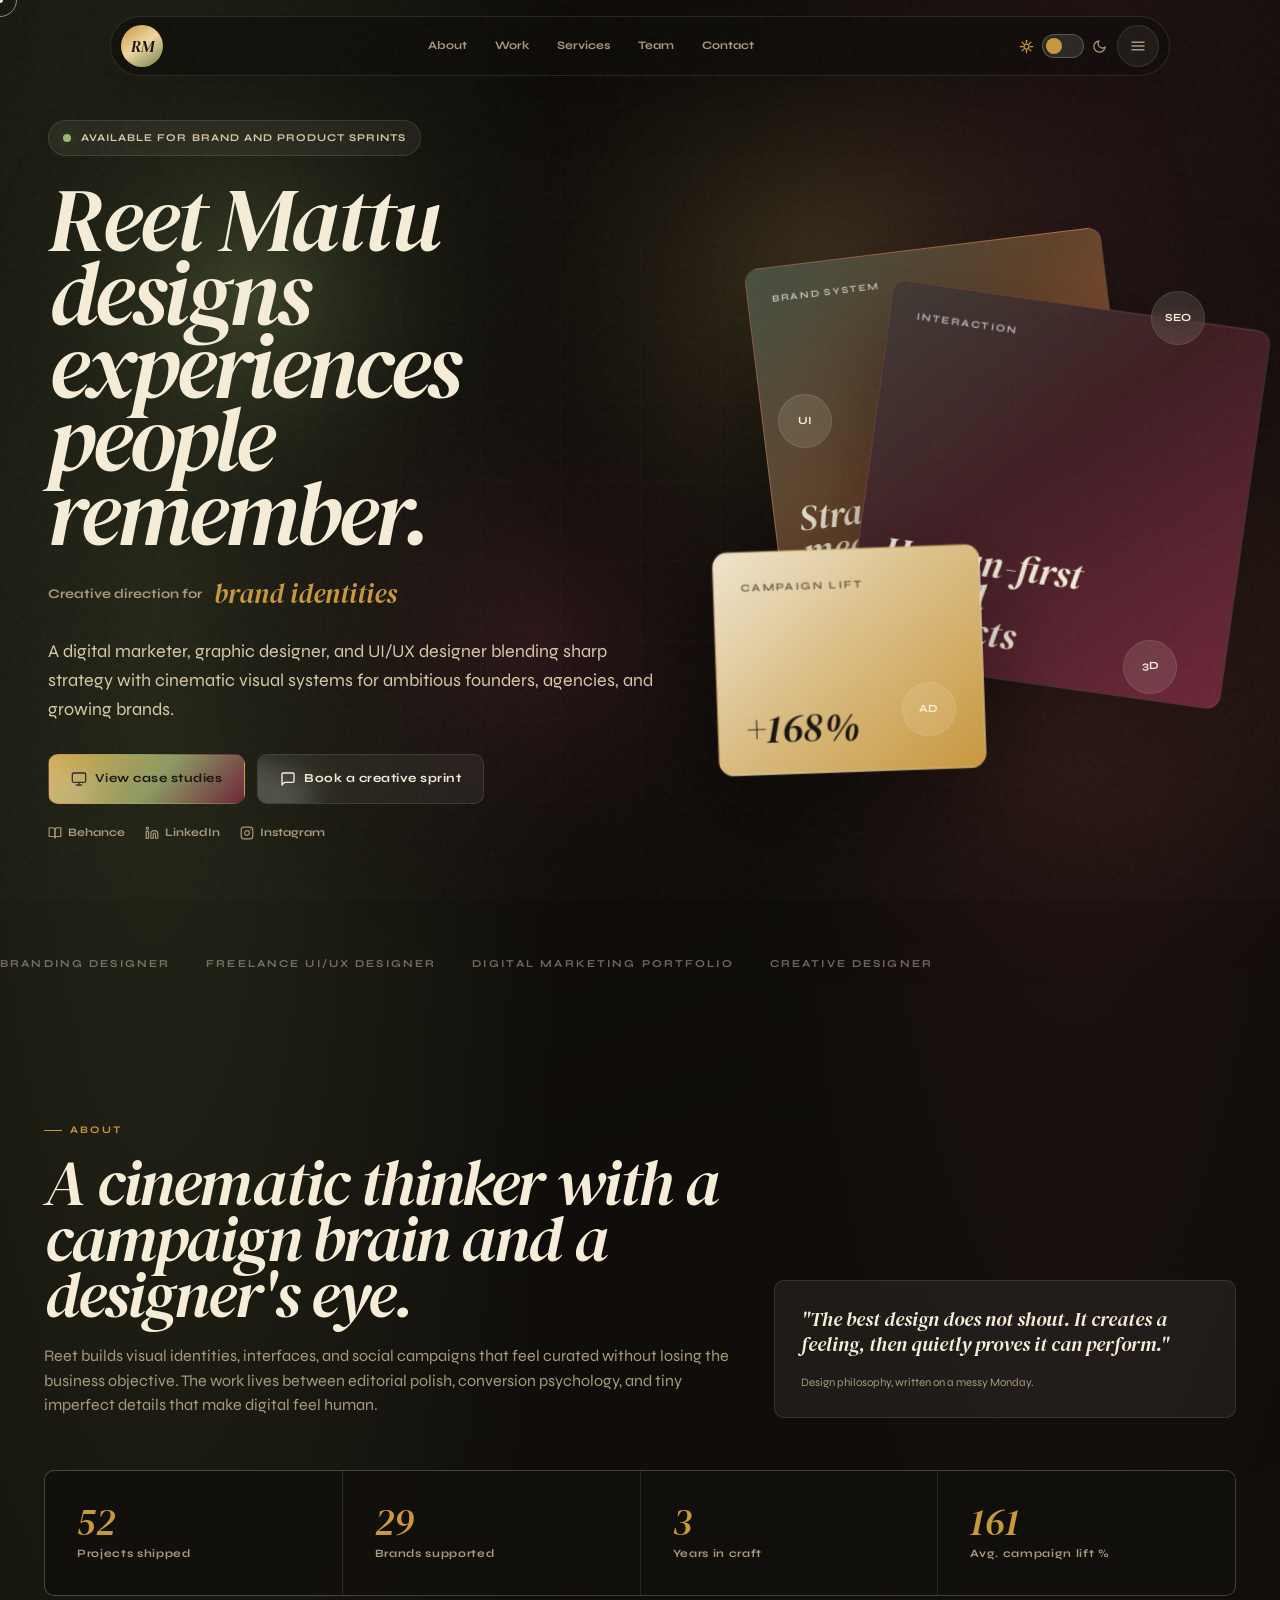
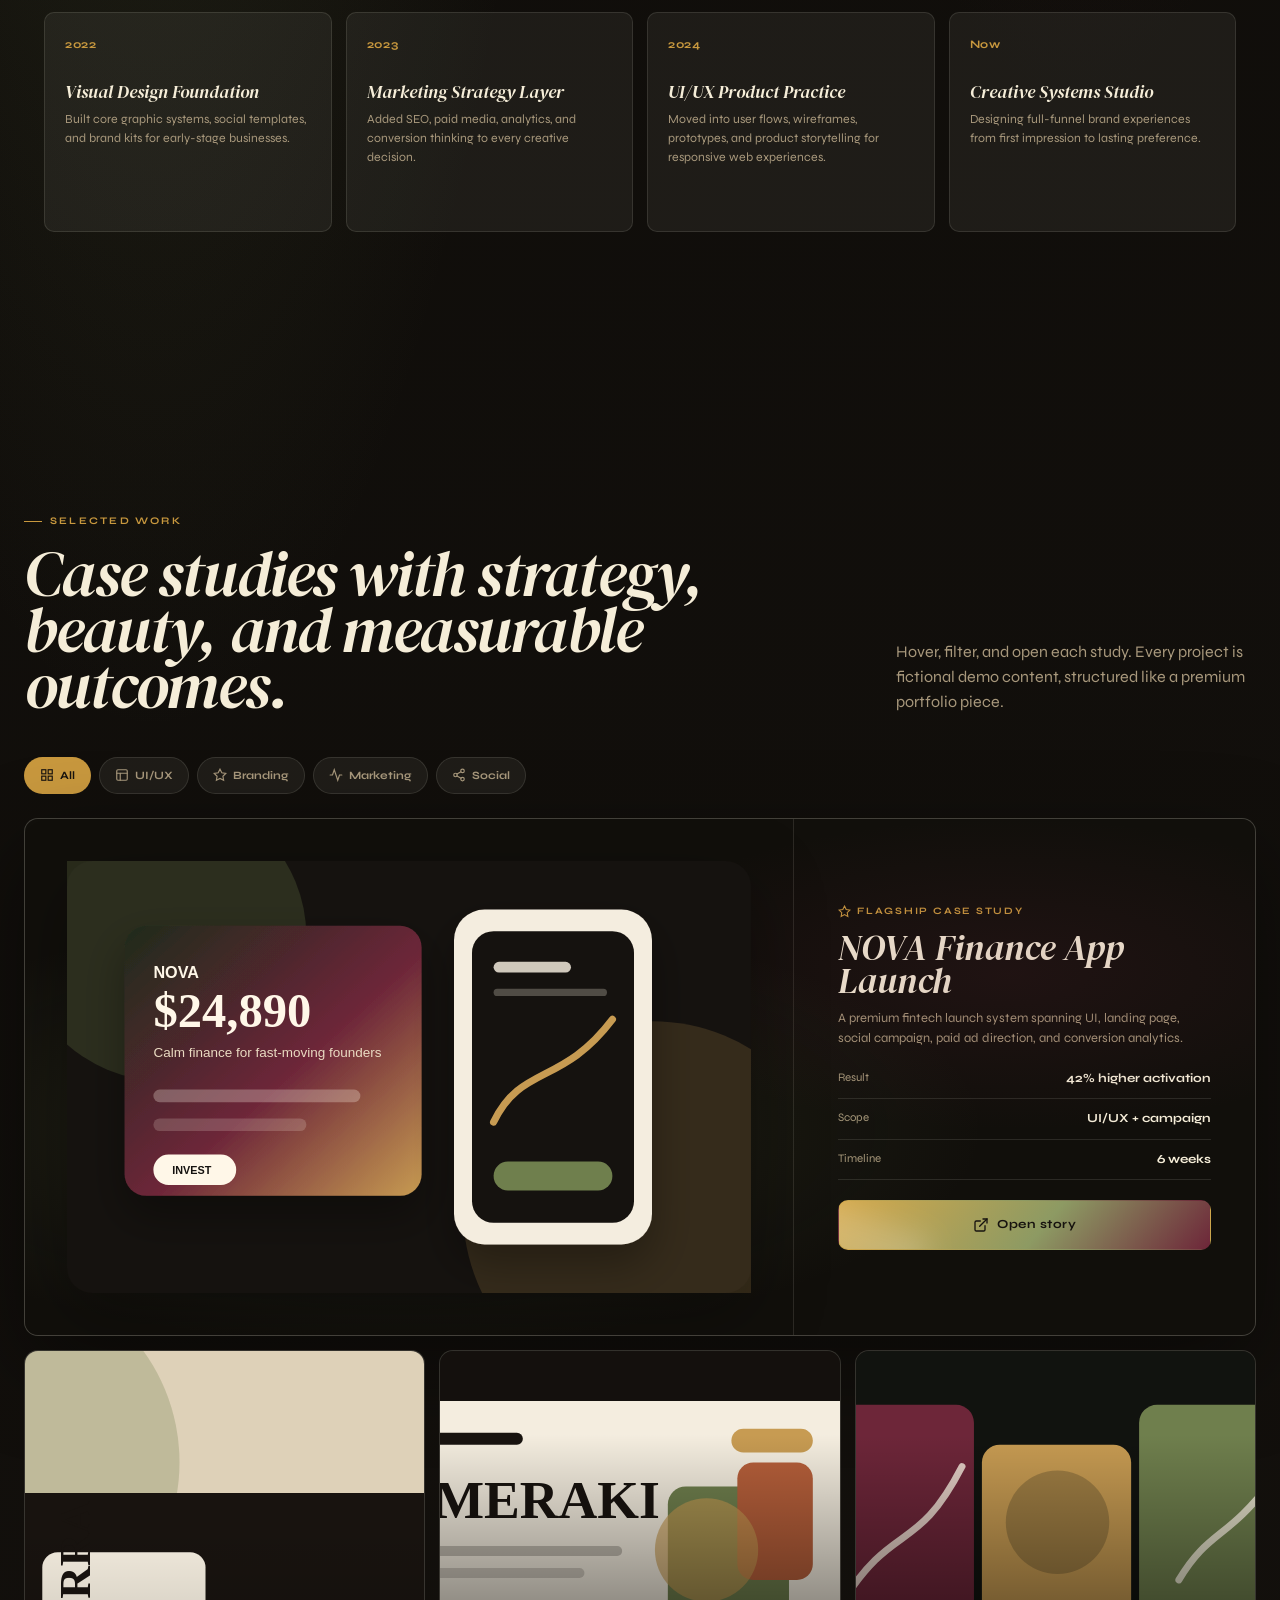
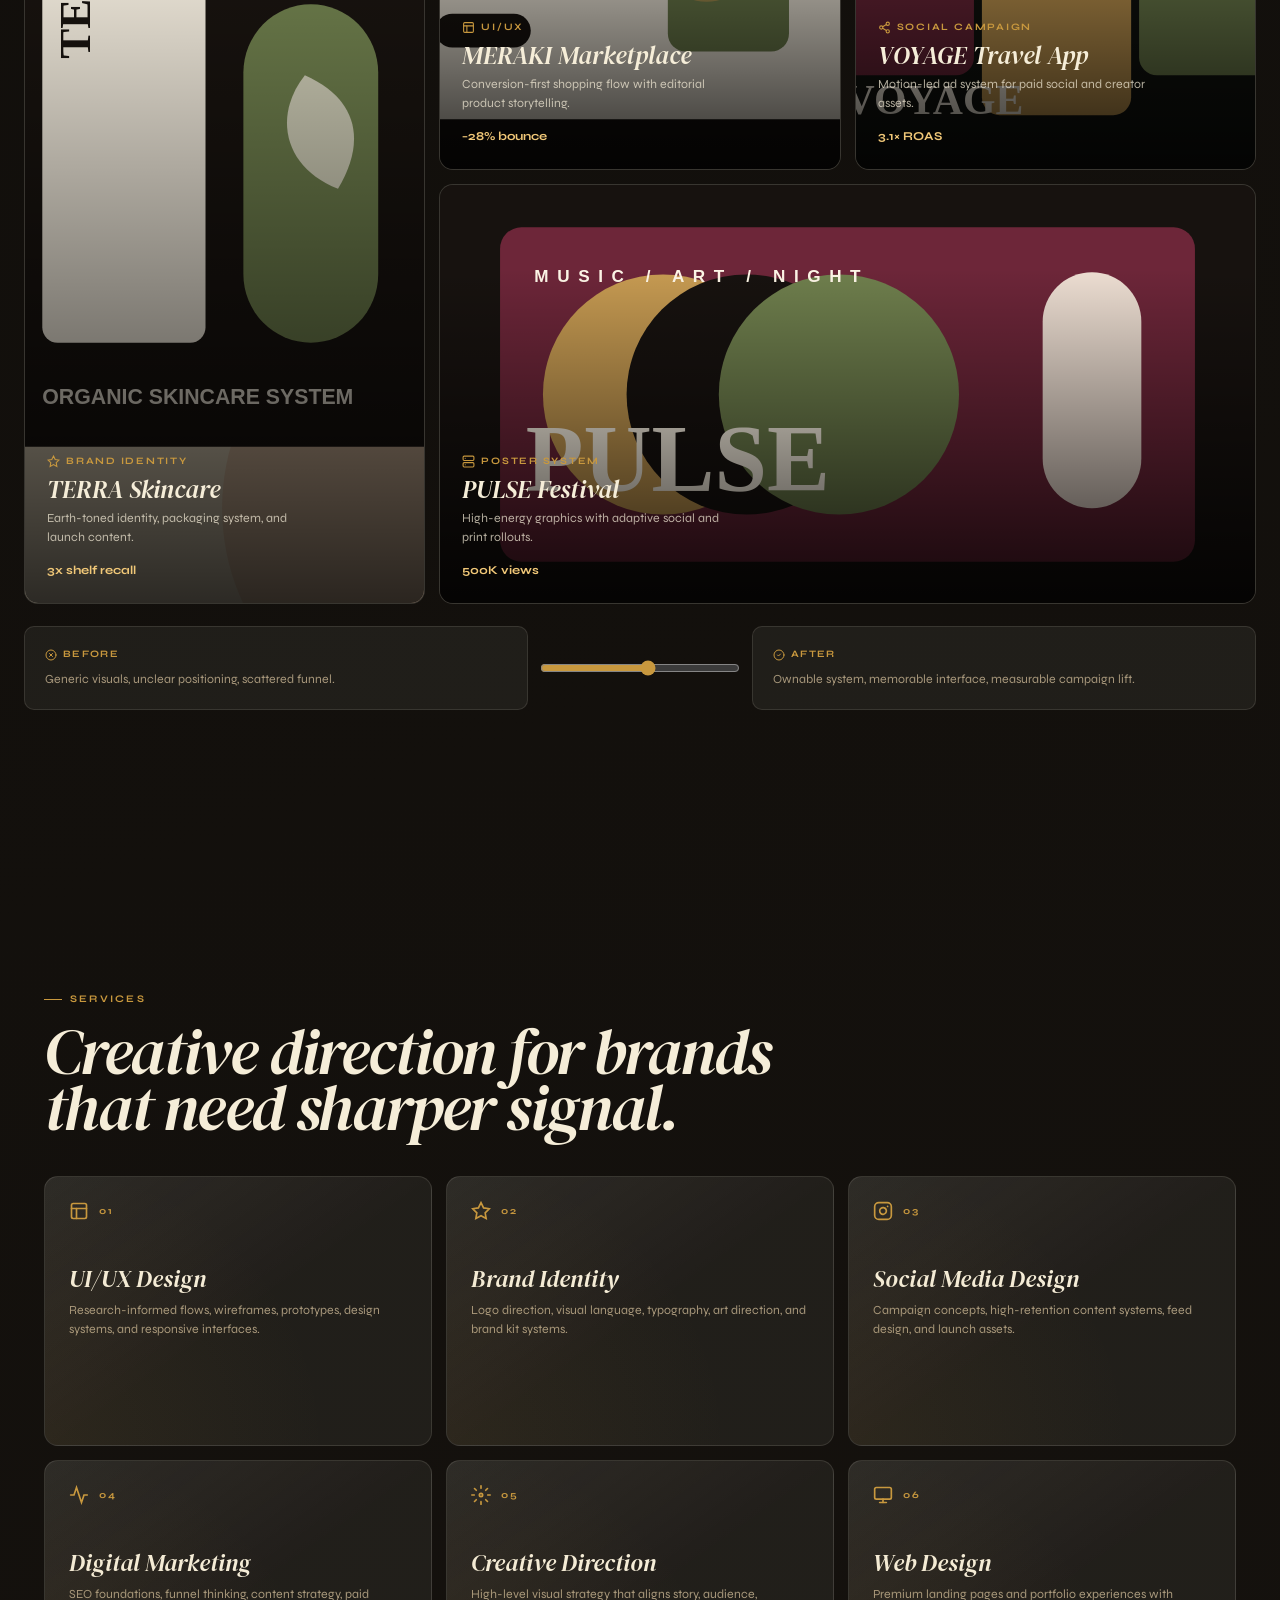
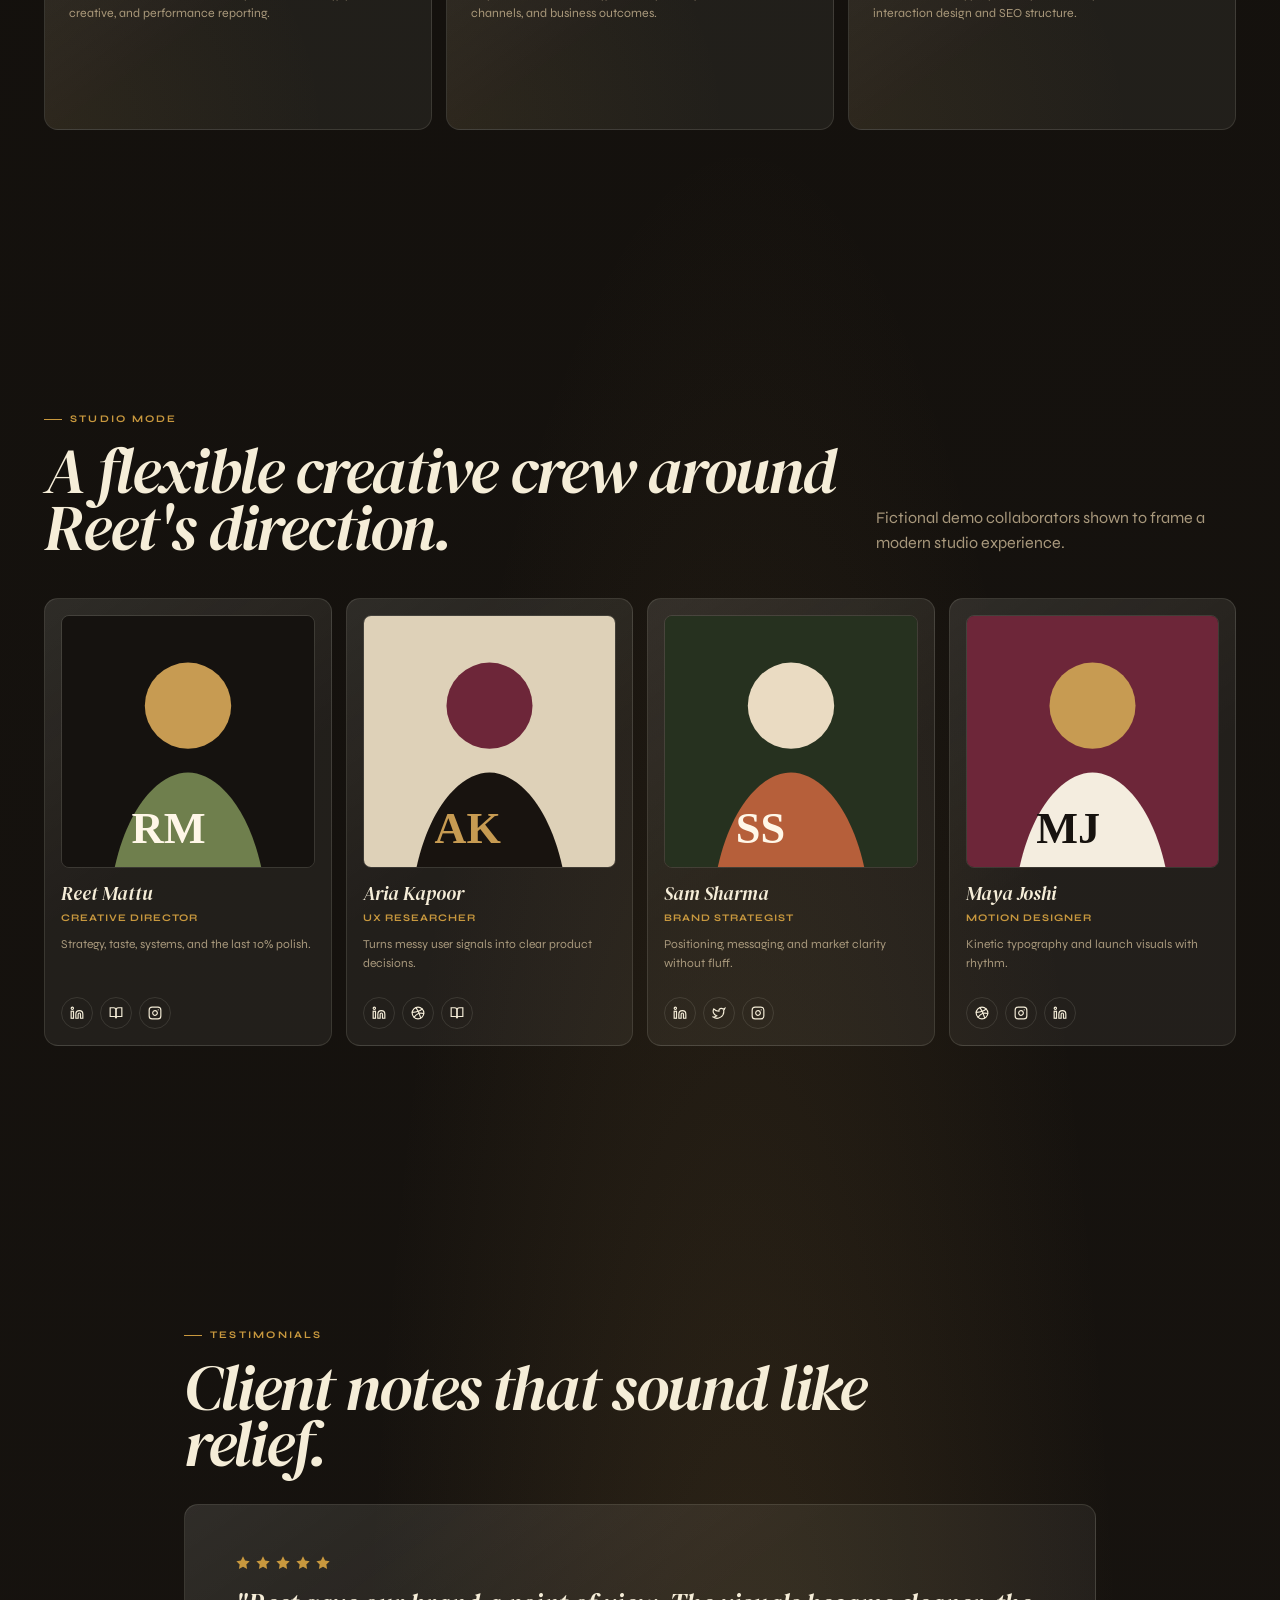
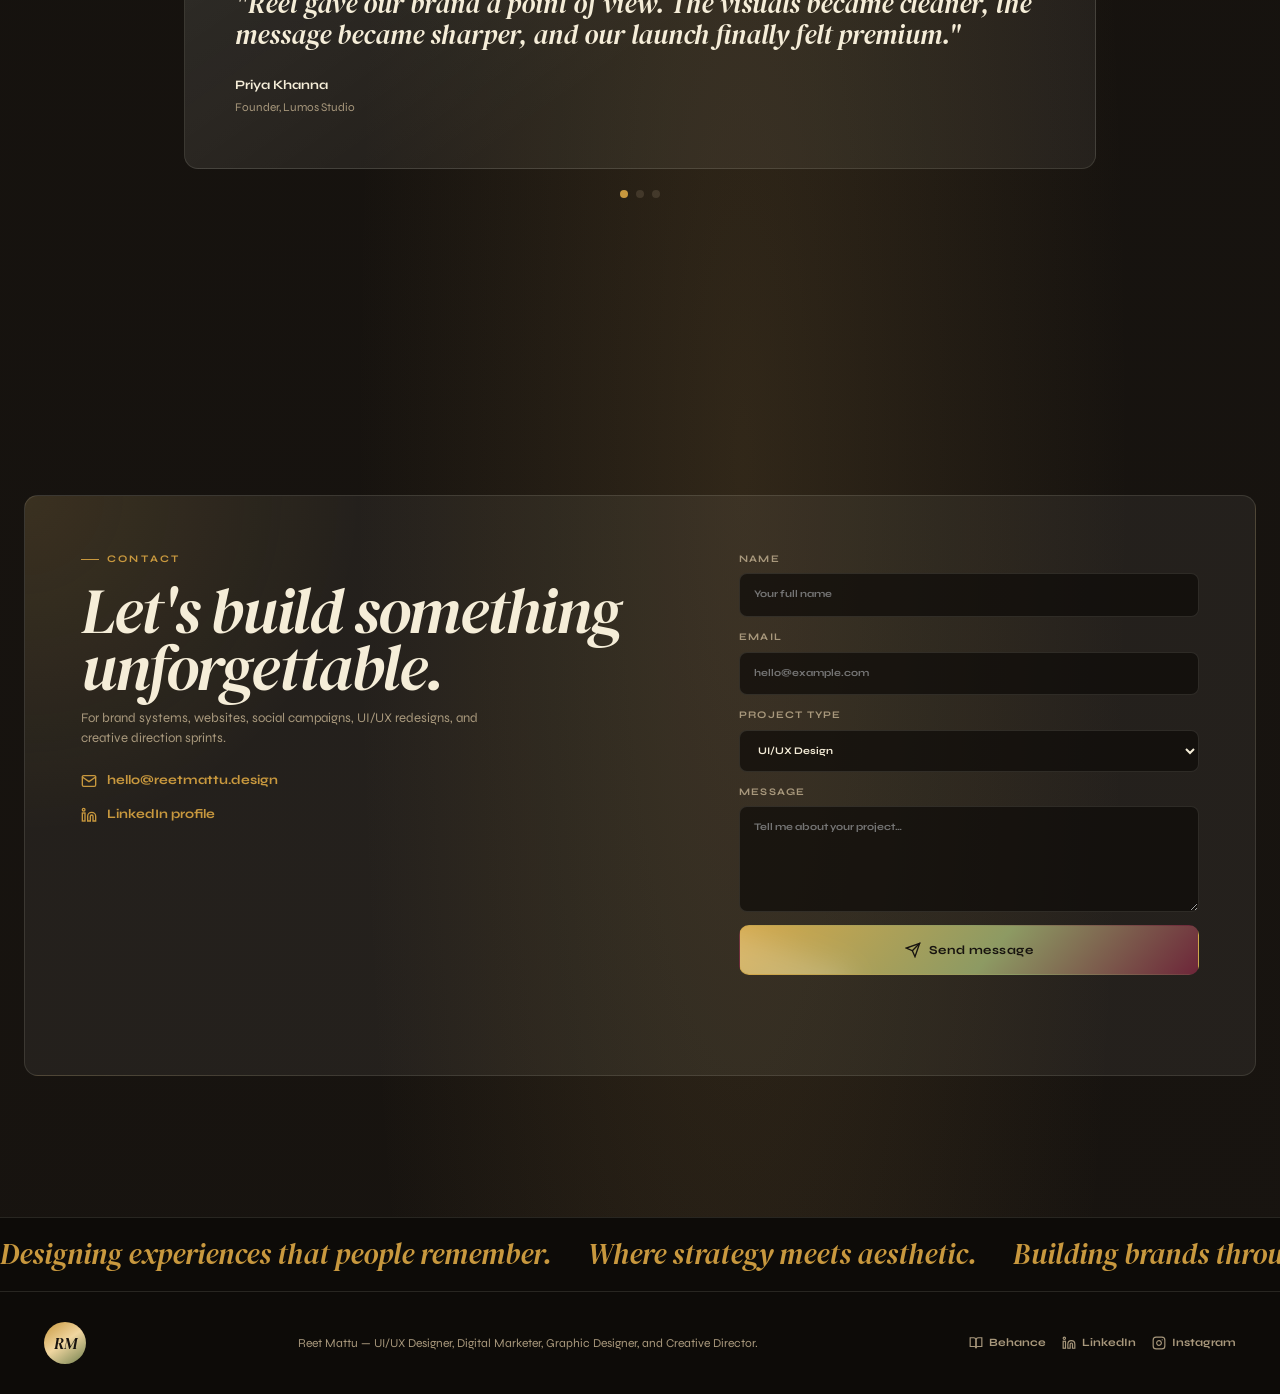
==== commit a20177c2: "redesign" ====
--- a/index.html
+++ b/index.html
@@ -23,9 +23,8 @@
 
   <link rel="preconnect" href="https://fonts.googleapis.com" />
   <link rel="preconnect" href="https://fonts.gstatic.com" crossorigin />
-  <link href="https://fonts.googleapis.com/css2?family=Inter:wght@400;500;600;700;800;900&family=Playfair+Display:ital,wght@0,600;0,700;1,600&display=swap" rel="stylesheet" />
+  <link href="https://fonts.googleapis.com/css2?family=DM+Serif+Display:ital@0;1&family=Syne:wght@400;600;700;800&display=swap" rel="stylesheet" />
   <link rel="stylesheet" href="css/swiper-bundle.min.css" />
-  <link rel="stylesheet" href="css/style.css" />
 
   <script type="application/ld+json">
   {
@@ -39,11 +38,620 @@
     "address": { "@type": "PostalAddress", "addressLocality": "Chandigarh", "addressCountry": "India" }
   }
   </script>
+
+  <style>
+    /* ─── TOKENS ─── */
+    :root {
+      color-scheme: dark;
+      --bg: #0e0c09;
+      --bg-2: #181410;
+      --surface: rgba(255,248,232,.06);
+      --surface-strong: rgba(255,248,232,.11);
+      --text: #f5edd8;
+      --muted: #a8987c;
+      --soft: #d8c9a8;
+      --line: rgba(255,248,232,.11);
+      --line-strong: rgba(255,248,232,.22);
+      --gold: #c8983e;
+      --gold-light: #e8bf7a;
+      --green: #6f7f4d;
+      --rust: #b35a35;
+      --burgundy: #6d2639;
+      --shadow: 0 32px 90px rgba(0,0,0,.42);
+      --font-sans: "Syne", system-ui, sans-serif;
+      --font-display: "DM Serif Display", Georgia, serif;
+      --ease: cubic-bezier(.2,.8,.2,1);
+      --radius: 10px;
+      --radius-lg: 14px;
+      --max: 1240px;
+    }
+
+    [data-theme="light"] {
+      color-scheme: light;
+      --bg: #f2e8d5;
+      --bg-2: #e6d9c2;
+      --surface: rgba(18,16,13,.05);
+      --surface-strong: rgba(18,16,13,.09);
+      --text: #1a150e;
+      --muted: #6b5c42;
+      --soft: #3a2e1e;
+      --line: rgba(18,16,13,.12);
+      --line-strong: rgba(18,16,13,.24);
+      --shadow: 0 32px 90px rgba(74,54,28,.18);
+    }
+
+    /* ─── RESET ─── */
+    *, *::before, *::after { box-sizing: border-box; margin: 0; }
+    html { scroll-behavior: auto; background: var(--bg); font-size: 14px; }
+    body {
+      font-family: var(--font-sans);
+      background:
+        radial-gradient(ellipse 60% 40% at 12% 8%, rgba(111,127,77,.22) 0%, transparent 55%),
+        radial-gradient(ellipse 50% 36% at 84% 4%, rgba(109,38,57,.2) 0%, transparent 50%),
+        radial-gradient(ellipse 55% 45% at 58% 88%, rgba(199,155,82,.15) 0%, transparent 55%),
+        linear-gradient(160deg, var(--bg) 0%, var(--bg-2) 100%);
+      color: var(--text);
+      line-height: 1.55;
+      overflow-x: hidden;
+      -webkit-font-smoothing: antialiased;
+    }
+
+    /* Film grain */
+    body::after {
+      content: "";
+      position: fixed; inset: 0;
+      pointer-events: none; z-index: 9000;
+      opacity: .04;
+      background-image: url("data:image/svg+xml,%3Csvg viewBox='0 0 220 220' xmlns='http://www.w3.org/2000/svg'%3E%3Cfilter id='n'%3E%3CfeTurbulence type='fractalNoise' baseFrequency='.85' numOctaves='3' stitchTiles='stitch'/%3E%3C/filter%3E%3Crect width='100%25' height='100%25' filter='url(%23n)' opacity='.8'/%3E%3C/svg%3E");
+    }
+
+    img { display: block; max-width: 100%; height: auto; }
+    a { color: inherit; text-decoration: none; }
+    button, input, textarea, select { font: inherit; color: inherit; }
+    button { border: 0; cursor: pointer; background: none; }
+    ::selection { background: var(--gold); color: #17130f; }
+
+    /* ─── SKIP ─── */
+    .skip-link {
+      position: fixed; top: 12px; left: 12px; z-index: 10001;
+      padding: 10px 14px; background: var(--text); color: var(--bg);
+      border-radius: var(--radius);
+      transform: translateY(-140%); transition: transform .3s;
+    }
+    .skip-link:focus { transform: translateY(0); }
+
+    /* ─── LOADER ─── */
+    .loader {
+      position: fixed; inset: 0; z-index: 10000;
+      display: grid; place-items: center; align-content: center; gap: 24px;
+      background: #0e0c09;
+      transition: opacity .7s var(--ease), visibility .7s var(--ease);
+    }
+    .loader.hidden { opacity: 0; visibility: hidden; pointer-events: none; }
+    .loader-mark {
+      font: italic 400 clamp(4rem,11vw,9rem)/.85 var(--font-display);
+      letter-spacing: -.03em;
+      color: transparent;
+      -webkit-text-stroke: 1px rgba(255,247,232,.6);
+    }
+    .loader-track { width: min(300px,70vw); height: 1px; background: rgba(255,255,255,.14); overflow: hidden; border-radius: 99px; }
+    .loader-track span { display: block; width: 0%; height: 100%; background: linear-gradient(90deg, var(--green), var(--gold), var(--rust)); border-radius: 99px; }
+    .loader p { margin: 0; color: var(--muted); font-size: .72rem; letter-spacing: .2em; text-transform: uppercase; }
+
+    /* ─── CURSOR ─── */
+    .cursor { position: fixed; inset: 0; z-index: 9999; pointer-events: none; mix-blend-mode: difference; }
+    .cursor span, .cursor i {
+      position: fixed; left: 0; top: 0; border-radius: 999px;
+      transform: translate(-50%,-50%);
+    }
+    .cursor span { width: 6px; height: 6px; background: white; }
+    .cursor i { width: 34px; height: 34px; border: 1px solid rgba(255,255,255,.55); transition: width .25s, height .25s; }
+    .cursor.is-hover i { width: 64px; height: 64px; }
+
+    /* ─── PROGRESS ─── */
+    .progress { position: fixed; inset: 0 0 auto; height: 2px; z-index: 9998; }
+    .progress span { display: block; width: 0; height: 100%; background: linear-gradient(90deg, var(--green), var(--gold), var(--burgundy)); }
+
+    /* ─── NAV DOCK ─── */
+    .dock {
+      position: fixed; top: 16px; left: 50%; z-index: 1000;
+      width: min(calc(100% - 24px), 1060px);
+      transform: translateX(-50%);
+      display: flex; align-items: center; justify-content: space-between; gap: 16px;
+      padding: 8px 10px;
+      border: 1px solid var(--line);
+      border-radius: 999px;
+      background: color-mix(in srgb, var(--bg) 68%, transparent);
+      box-shadow: 0 20px 60px rgba(0,0,0,.18);
+      backdrop-filter: blur(24px);
+    }
+    .brand {
+      display: grid; place-items: center;
+      width: 42px; height: 42px; border-radius: 50%;
+      background: linear-gradient(145deg, var(--gold), #f0d6a0 48%, var(--green));
+      color: #17130f;
+      font: italic 400 1.15rem var(--font-display);
+      flex-shrink: 0;
+    }
+    .dock-links { display: flex; align-items: center; gap: 2px; }
+    .dock-links a {
+      padding: 9px 13px; border-radius: 999px;
+      color: var(--muted); font-weight: 700; font-size: .82rem;
+      transition: color .2s, background .2s;
+    }
+    .dock-links a:hover { color: var(--text); background: var(--surface); }
+    .dock-actions { display: flex; align-items: center; gap: 10px; }
+
+    /* ─── THEME SWITCH ─── */
+    .theme-switch { display: flex; align-items: center; gap: 8px; }
+    .theme-switch svg { width: 15px; height: 15px; color: var(--muted); flex-shrink: 0; transition: color .3s; }
+    .switch-track {
+      position: relative; width: 42px; height: 24px;
+      border-radius: 999px;
+      background: var(--surface-strong);
+      border: 1px solid var(--line-strong);
+      cursor: pointer; transition: background .3s;
+    }
+    .switch-track::after {
+      content: "";
+      position: absolute; top: 3px; left: 3px;
+      width: 16px; height: 16px; border-radius: 50%;
+      background: var(--gold);
+      transition: transform .35s var(--ease), background .3s;
+    }
+    [data-theme="light"] .switch-track::after { transform: translateX(18px); }
+    [data-theme="light"] .theme-switch .icon-moon { color: var(--gold); }
+    [data-theme="dark"] .theme-switch .icon-sun { color: var(--gold); }
+
+    /* ─── ICON BUTTON ─── */
+    .icon-btn {
+      display: grid; place-items: center;
+      width: 42px; height: 42px; border-radius: 50%;
+      background: var(--surface); border: 1px solid var(--line);
+      transition: background .2s, border-color .2s;
+      color: var(--muted);
+    }
+    .icon-btn:hover { background: var(--surface-strong); border-color: var(--line-strong); color: var(--text); }
+    .icon-btn svg { width: 18px; height: 18px; }
+
+    /* Menu button */
+    .menu-btn {
+      display: grid; place-items: center;
+      width: 42px; height: 42px; border-radius: 50%;
+      background: var(--surface); border: 1px solid var(--line);
+      color: var(--muted);
+      transition: background .2s, border-color .2s, color .2s;
+      flex-shrink: 0;
+    }
+    .menu-btn:hover { background: var(--surface-strong); border-color: var(--line-strong); color: var(--text); }
+    .menu-btn svg { width: 18px; height: 18px; }
+    .menu-btn .icon-close { display: none; }
+    .menu-btn.is-open .icon-menu  { display: none; }
+    .menu-btn.is-open .icon-close { display: block; }
+
+    /* ─── MENU PANEL ─── */
+    .menu-panel {
+      position: fixed; inset: 0 0 0 auto; z-index: 1200;
+      width: min(420px,100%);
+      transform: translateX(105%);
+      transition: transform .65s var(--ease);
+      background: color-mix(in srgb, var(--bg) 88%, transparent);
+      backdrop-filter: blur(28px);
+      border-left: 1px solid var(--line);
+    }
+    .menu-panel.open { transform: translateX(0); }
+    .menu-panel-inner { padding: 32px; min-height: 100%; display: grid; align-content: center; gap: 18px; }
+    .close-menu { position: absolute; top: 20px; right: 20px; }
+    .menu-panel a:not(.brand) { font: italic 400 clamp(1.7rem,5vw,3.2rem)/1.05 var(--font-display); color: var(--text); display: block; transition: color .2s, transform .2s; }
+    .menu-panel a:not(.brand):hover { color: var(--gold); transform: translateX(6px); }
+    .menu-panel p { color: var(--muted); max-width: 28ch; font-size: .88rem; }
+
+    /* ─── SECTIONS ─── */
+    .section {
+      position: relative;
+      max-width: var(--max);
+      margin: 0 auto;
+      padding: clamp(80px,11vw,148px) 24px;
+    }
+    .section-kicker {
+      width: fit-content; margin-bottom: 16px;
+      color: var(--gold); font-size: .72rem; font-weight: 700;
+      letter-spacing: .22em; text-transform: uppercase;
+      display: flex; align-items: center; gap: 8px;
+    }
+    .section-kicker::before {
+      content: ""; width: 18px; height: 1px; background: var(--gold);
+    }
+    .section-title {
+      max-width: 920px;
+      font: italic 400 clamp(2.2rem,5vw,5rem)/.88 var(--font-display);
+      letter-spacing: -.03em;
+    }
+    .section-title.narrow { max-width: 780px; }
+    .section-head {
+      display: grid;
+      grid-template-columns: minmax(0,1fr) minmax(240px,360px);
+      gap: 28px; align-items: end; margin-bottom: 42px;
+    }
+    .section-note, .large-copy { color: var(--muted); font-size: clamp(.98rem,1.7vw,1.15rem); }
+
+    /* ─── HERO ─── */
+    .hero {
+      max-width: none;
+      min-height: 100svh;
+      display: grid; align-items: center;
+      padding-top: 120px;
+      overflow: hidden;
+    }
+    #orbCanvas { position: absolute; inset: 0; width: 100%; height: 100%; opacity: .65; }
+    .hero-noise {
+      position: absolute; inset: 0;
+      background:
+        linear-gradient(90deg,rgba(255,255,255,.025) 1px,transparent 1px),
+        linear-gradient(rgba(255,255,255,.02) 1px,transparent 1px);
+      background-size: 80px 80px;
+      mask-image: radial-gradient(circle at center, black, transparent 72%);
+    }
+    .hero-layout {
+      position: relative; z-index: 1;
+      width: min(var(--max), calc(100% - 48px));
+      margin: 0 auto;
+      display: grid;
+      grid-template-columns: minmax(0,1.1fr) minmax(320px,.9fr);
+      gap: clamp(32px,6vw,80px); align-items: center;
+    }
+    .availability {
+      display: inline-flex; align-items: center; gap: 10px;
+      margin: 0 0 26px;
+      padding: 9px 14px;
+      border: 1px solid var(--line); border-radius: 999px;
+      background: var(--surface); color: var(--soft);
+      font-size: .74rem; font-weight: 700; letter-spacing: .1em; text-transform: uppercase;
+    }
+    .availability-dot { width: 8px; height: 8px; border-radius: 50%; background: #98b86b; box-shadow: 0 0 20px #98b86b88; animation: pulse 2.4s ease-in-out infinite; }
+    @keyframes pulse { 0%,100% { opacity:1; transform:scale(1); } 50% { opacity:.7; transform:scale(1.2); } }
+    .hero-title {
+      max-width: 880px;
+      font: italic 400 clamp(3rem,7vw,6.8rem)/.82 var(--font-display);
+      letter-spacing: -.04em;
+    }
+    .role-line { display: flex; flex-wrap: wrap; gap: 8px 12px; align-items: center; margin: 24px 0 0; color: var(--muted); font-weight: 700; font-size: .94rem; }
+    .role-line strong { color: var(--gold); font-size: clamp(1.2rem,2.2vw,1.9rem); font-style: italic; font-family: var(--font-display); font-weight: 400; }
+    .hero-text { max-width: 660px; margin: 22px 0 0; color: var(--soft); font-size: clamp(1rem,1.55vw,1.28rem); line-height: 1.62; }
+    .hero-actions, .hero-social { display: flex; flex-wrap: wrap; gap: 12px; margin-top: 30px; }
+    .hero-social { gap: 20px; margin-top: 20px; }
+    .hero-social a {
+      display: flex; align-items: center; gap: 6px;
+      color: var(--muted); font-size: .82rem; font-weight: 700;
+      transition: color .25s;
+    }
+    .hero-social a:hover { color: var(--text); }
+    .hero-social svg { width: 14px; height: 14px; }
+
+    /* ─── BUTTONS ─── */
+    .button {
+      position: relative;
+      display: inline-flex; align-items: center; justify-content: center; gap: 8px;
+      min-height: 50px; padding: 14px 22px;
+      border-radius: var(--radius); border: 1px solid var(--line);
+      font-weight: 700; font-size: .88rem; letter-spacing: .04em;
+      overflow: hidden; transition: transform .3s var(--ease), box-shadow .3s var(--ease);
+    }
+    .button svg { width: 16px; height: 16px; flex-shrink: 0; }
+    .button::after {
+      content: ""; position: absolute;
+      inset: auto auto -40% -20%; width: 44%; height: 120%;
+      transform: rotate(20deg);
+      background: rgba(255,255,255,.18); filter: blur(14px);
+      transition: transform .55s var(--ease);
+    }
+    .button:hover::after { transform: translateX(260%) rotate(20deg); }
+    .button:hover { transform: translateY(-2px); }
+    .button-primary {
+      background: linear-gradient(130deg, #d4a84a 0%, #8d9a63 55%, #6d2639 100%);
+      color: #17130f; border-color: transparent;
+    }
+    .button-ghost { background: var(--surface); color: var(--text); }
+
+    /* ─── HERO ART ─── */
+    .hero-art { position: relative; min-height: 520px; perspective: 1400px; }
+    .poster-stack { position: absolute; inset: 0; transform-style: preserve-3d; }
+    .poster {
+      position: absolute; display: grid; align-content: space-between;
+      width: 72%; min-height: 360px; padding: 24px;
+      border-radius: var(--radius-lg); border: 1px solid var(--line);
+      box-shadow: var(--shadow); overflow: hidden;
+    }
+    .poster::before {
+      content: ""; position: absolute; inset: 0;
+      background: linear-gradient(135deg,rgba(255,255,255,.15),transparent 44%);
+      pointer-events: none;
+    }
+    .poster small { position: relative; color: rgba(255,255,255,.65); font-weight: 700; letter-spacing: .18em; font-size: .68rem; }
+    .poster strong { position: relative; max-width: 11ch; font: italic 400 clamp(1.5rem,2.8vw,3rem)/.9 var(--font-display); }
+    .poster-a { left: 6%; top: 5%; background: linear-gradient(140deg,#263120,#b35a35); transform: rotate(-7deg); }
+    .poster-a span { position: absolute; right: 26px; top: 85px; width: 110px; height: 110px; border-radius: 50%; border: 1px solid rgba(255,255,255,.45); }
+    .poster-b { right: 0; top: 18%; background: linear-gradient(140deg,#1f1812,#6d2639); transform: translateZ(80px) rotate(8deg); }
+    .poster-c { left: 2%; bottom: 0; min-height: 200px; width: 48%; background: linear-gradient(140deg,#ede0c4,#c8983e); color: #17130f; transform: translateZ(150px) rotate(-2deg); }
+    .poster-c small { color: rgba(23,19,15,.6); }
+    .hero-orbit { position: absolute; inset: 10% 0 0 8%; pointer-events: none; animation: slowspin 24s linear infinite; }
+    .hero-orbit span {
+      position: absolute; display: grid; place-items: center;
+      width: 54px; height: 54px; border-radius: 50%;
+      background: var(--surface-strong); border: 1px solid var(--line);
+      backdrop-filter: blur(12px); color: var(--text);
+      font-weight: 700; font-size: .78rem;
+    }
+    .hero-orbit span:nth-child(1) { left:1%;top:26%; }
+    .hero-orbit span:nth-child(2) { right:6%;top:4%; }
+    .hero-orbit span:nth-child(3) { right:12%;bottom:10%; }
+    .hero-orbit span:nth-child(4) { left:28%;bottom:1%; }
+    @keyframes slowspin { to { transform: rotate(360deg); } }
+    .hero-marquee {
+      position: absolute; z-index: 1;
+      left: 0; right: 0; bottom: 12px;
+      display: flex; gap: 36px; overflow: hidden;
+      color: color-mix(in srgb, var(--text) 40%, transparent);
+      font: 700 .76rem var(--font-sans);
+      letter-spacing: .2em; text-transform: uppercase; white-space: nowrap;
+    }
+    .hero-marquee span { animation: marquee 22s linear infinite; }
+    @keyframes marquee { to { transform: translateX(-100vw); } }
+
+    /* ─── ABOUT ─── */
+    .about-grid { display: grid; grid-template-columns: minmax(0,1.2fr) minmax(260px,.8fr); gap: 36px; align-items: end; }
+    .philosophy {
+      padding: 26px; border: 1px solid var(--line); border-radius: var(--radius);
+      background: var(--surface); transform: rotate(1.2deg);
+    }
+    .philosophy p { font: italic 400 1.45rem/1.25 var(--font-display); }
+    .philosophy span { display: block; margin-top: 16px; color: var(--muted); font-size: .82rem; }
+    .metric-strip {
+      display: grid; grid-template-columns: repeat(4,1fr);
+      gap: 1px; margin-top: 52px;
+      border: 1px solid var(--line); background: var(--line);
+      border-radius: var(--radius); overflow: hidden;
+    }
+    .metric-strip div { padding: clamp(18px,3vw,32px); background: color-mix(in srgb, var(--bg) 88%, transparent); }
+    .metric-strip strong { display: block; font: italic 400 clamp(1.8rem,3vw,3.2rem)/1 var(--font-display); color: var(--gold); }
+    .metric-strip span { color: var(--muted); font-weight: 700; font-size: .8rem; letter-spacing: .06em; }
+    .journey { display: grid; grid-template-columns: repeat(4,1fr); gap: 14px; margin-top: 16px; }
+    .timeline-card { min-height: 220px; padding: 20px; border: 1px solid var(--line); border-radius: var(--radius); background: var(--surface); }
+    .timeline-card span { color: var(--gold); font-weight: 700; font-size: .82rem; letter-spacing: .06em; }
+    .timeline-card h3 { margin: 28px 0 8px; font: italic 400 1.25rem/1.05 var(--font-display); }
+    .timeline-card p { margin: 0; color: var(--muted); font-size: .88rem; }
+
+    /* ─── WORK ─── */
+    .work { max-width: none; }
+    .work > * { max-width: var(--max); margin-left: auto; margin-right: auto; }
+    .filters { display: flex; flex-wrap: wrap; gap: 8px; margin-bottom: 24px; }
+    .filters button {
+      display: flex; align-items: center; gap: 6px;
+      padding: 9px 15px; border: 1px solid var(--line); border-radius: 999px;
+      background: var(--surface); color: var(--muted);
+      font-weight: 700; font-size: .8rem; transition: all .25s;
+    }
+    .filters button svg { width: 14px; height: 14px; }
+    .filters button.active, .filters button:hover { color: #17130f; background: var(--gold); border-color: transparent; }
+    .featured-case {
+      display: grid; grid-template-columns: minmax(0,1.25fr) minmax(280px,.75fr);
+      gap: 1px; border: 1px solid var(--line); border-radius: var(--radius-lg);
+      overflow: hidden; background: var(--line); box-shadow: var(--shadow);
+    }
+    .case-visual, .case-copy { background: color-mix(in srgb, var(--bg) 88%, transparent); }
+    .case-visual { min-height: 460px; display: grid; place-items: center; padding: clamp(16px,4vw,42px); }
+    .case-visual img { width: min(720px,100%); filter: drop-shadow(0 22px 36px rgba(0,0,0,.3)); }
+    .case-copy { padding: clamp(22px,4vw,44px); display: grid; align-content: center; }
+    .case-copy > span, .work-card span { color: var(--gold); font-size: .7rem; font-weight: 700; letter-spacing: .18em; text-transform: uppercase; display: flex; align-items: center; gap: 6px; }
+    .case-copy > span svg, .work-card span svg { width: 13px; height: 13px; }
+    .case-copy h3 { margin: 12px 0; font: italic 400 clamp(1.6rem,2.8vw,3rem)/.92 var(--font-display); }
+    .case-copy p { color: var(--muted); font-size: .92rem; }
+    .case-copy dl { display: grid; gap: 10px; margin: 20px 0; }
+    .case-copy dl div { display: flex; justify-content: space-between; gap: 18px; border-bottom: 1px solid var(--line); padding-bottom: 10px; }
+    .case-copy dt { color: var(--muted); font-size: .82rem; }
+    .case-copy dd { margin: 0; font-weight: 700; font-size: .88rem; }
+    .work-grid {
+      display: grid; grid-template-columns: repeat(3,minmax(0,1fr));
+      grid-auto-flow: dense; gap: 14px; margin-top: 14px;
+    }
+    .work-card {
+      position: relative; min-height: 420px;
+      display: grid; align-content: end;
+      border-radius: var(--radius-lg); overflow: hidden;
+      border: 1px solid var(--line); background: var(--surface);
+      transition: transform .45s var(--ease);
+    }
+    .work-card.hidden { display: none; }
+    .work-card.tall { grid-row: span 2; min-height: 620px; }
+    .work-card.wide { grid-column: span 2; }
+    .work-card img { position: absolute; inset: 0; width: 100%; height: 100%; object-fit: cover; transition: transform .75s var(--ease), filter .75s var(--ease); }
+    .work-card::after { content: ""; position: absolute; inset: 0; background: linear-gradient(180deg,transparent 20%,rgba(0,0,0,.8)); }
+    .work-card div { position: relative; z-index: 1; padding: 22px; color: #f5edd8; }
+    .work-card h3 { margin: 8px 0 7px; font: italic 400 1.8rem/1 var(--font-display); }
+    .work-card p { margin: 0 0 12px; max-width: 40ch; color: rgba(245,237,216,.72); font-size: .88rem; }
+    .work-card strong { color: #f1c878; font-size: .86rem; }
+    .work-card:hover { transform: translateY(-7px); }
+    .work-card:hover img { transform: scale(1.07); filter: saturate(1.14); }
+    .comparison {
+      display: grid; grid-template-columns: 1fr 200px 1fr;
+      gap: 12px; align-items: stretch; margin-top: 22px;
+    }
+    .comparison > div { padding: 20px; border-radius: var(--radius); border: 1px solid var(--line); background: var(--surface); }
+    .comparison span { color: var(--gold); font-weight: 700; text-transform: uppercase; letter-spacing: .14em; font-size: .7rem; display: flex; align-items: center; gap: 6px; }
+    .comparison span svg { width: 12px; height: 12px; }
+    .comparison p { margin: 8px 0 0; color: var(--muted); font-size: .88rem; }
+    .comparison input { accent-color: var(--gold); }
+
+    /* ─── SERVICES ─── */
+    .service-grid { display: grid; grid-template-columns: repeat(3,minmax(0,1fr)); gap: 14px; margin-top: 40px; }
+    .service-card {
+      min-height: 270px; padding: 24px;
+      border: 1px solid var(--line); border-radius: var(--radius-lg);
+      background: linear-gradient(145deg,rgba(255,255,255,.06),transparent 52%), var(--surface);
+      transition: transform .45s var(--ease), border-color .45s var(--ease);
+      position: relative; overflow: hidden;
+    }
+    .service-card::after { content: ""; position: absolute; inset: 0; background: radial-gradient(circle at 0% 100%, rgba(199,152,62,.07), transparent 60%); pointer-events: none; }
+    .service-num { display: flex; align-items: center; gap: 10px; color: var(--gold); font-size: .7rem; font-weight: 700; letter-spacing: .18em; }
+    .service-num svg { width: 20px; height: 20px; }
+    .service-card h3 { margin: 46px 0 10px; font: italic 400 1.7rem/1 var(--font-display); }
+    .service-card p { margin: 0; color: var(--muted); font-size: .88rem; }
+    .service-card:hover { transform: translateY(-8px) rotate(.35deg); border-color: color-mix(in srgb, var(--gold) 65%, transparent); }
+
+    /* ─── TEAM ─── */
+    .team-grid { display: grid; grid-template-columns: repeat(4,minmax(0,1fr)); gap: 14px; margin-top: 40px; }
+    .person-card {
+      padding: 16px; border: 1px solid var(--line); border-radius: var(--radius-lg);
+      background: linear-gradient(145deg,rgba(255,255,255,.06),transparent 52%), var(--surface);
+      transition: transform .45s var(--ease);
+    }
+    .person-card:hover { transform: translateY(-7px); }
+    .person-card img { width: 100%; aspect-ratio: 1; object-fit: cover; border-radius: 8px; border: 1px solid var(--line); }
+    .person-card h3 { margin: 16px 0 2px; font: italic 400 1.38rem/1 var(--font-display); }
+    .person-card > span { color: var(--gold); font-weight: 700; font-size: .72rem; letter-spacing: .1em; text-transform: uppercase; }
+    .person-card p { color: var(--muted); min-height: 50px; margin: 8px 0 12px; font-size: .86rem; }
+    .person-links { display: flex; gap: 7px; }
+    .person-links a {
+      display: flex; align-items: center; justify-content: center;
+      width: 32px; height: 32px;
+      border: 1px solid var(--line); border-radius: 50%;
+      font-size: .72rem; font-weight: 700;
+      transition: border-color .2s, color .2s;
+    }
+    .person-links a:hover { border-color: var(--gold); color: var(--gold); }
+
+    /* ─── TESTIMONIALS ─── */
+    .testimonials { max-width: 960px; }
+    .testimonialSwiper { margin-top: 32px; padding-bottom: 44px; overflow: hidden; }
+    .testimonial-card { padding: clamp(24px,5vw,50px); border: 1px solid var(--line); border-radius: var(--radius-lg); background: linear-gradient(145deg,rgba(255,255,255,.06),transparent 52%), var(--surface); }
+    .stars { display: flex; gap: 4px; color: var(--gold); margin-bottom: 18px; }
+    .stars svg { width: 16px; height: 16px; }
+    .testimonial-card p { margin: 0 0 26px; font: italic 400 clamp(1.05rem,2.1vw,1.9rem)/1.15 var(--font-display); }
+    .testimonial-card strong { display: block; font-weight: 700; font-size: .92rem; }
+    .testimonial-card em { color: var(--muted); font-style: normal; font-size: .84rem; }
+    .swiper-pagination-bullet { background: var(--muted); }
+    .swiper-pagination-bullet-active { background: var(--gold); }
+
+    /* ─── CONTACT ─── */
+    .contact { max-width: none; }
+    .contact-panel {
+      max-width: var(--max); margin: 0 auto;
+      display: grid; grid-template-columns: minmax(0,1fr) minmax(300px,460px);
+      gap: 36px; padding: clamp(24px,5vw,56px);
+      border: 1px solid var(--line); border-radius: var(--radius-lg);
+      background: radial-gradient(circle at top left, rgba(199,152,62,.14), transparent 24rem), var(--surface);
+    }
+    .contact-panel p { color: var(--muted); max-width: 50ch; font-size: .94rem; margin-top: 12px; }
+    .contact-info { display: flex; flex-direction: column; gap: 14px; margin-top: 22px; }
+    .contact-info a {
+      display: flex; align-items: center; gap: 10px;
+      color: var(--gold); font-weight: 700; font-size: .92rem;
+      transition: gap .25s;
+    }
+    .contact-info a:hover { gap: 14px; }
+    .contact-info svg { width: 16px; height: 16px; flex-shrink: 0; }
+    form { display: grid; gap: 13px; }
+    label { display: grid; gap: 6px; color: var(--muted); font-size: .72rem; font-weight: 700; letter-spacing: .12em; text-transform: uppercase; }
+    input, textarea, select {
+      width: 100%; border: 1px solid var(--line); border-radius: 8px;
+      background: color-mix(in srgb, var(--bg) 72%, transparent);
+      padding: 13px 14px; outline: 0; color: var(--text);
+      transition: border-color .25s, box-shadow .25s;
+    }
+    input:focus, textarea:focus, select:focus {
+      border-color: var(--gold);
+      box-shadow: 0 0 0 3px color-mix(in srgb, var(--gold) 15%, transparent);
+    }
+    .form-status { min-height: 1.4em; margin: 0; color: var(--gold); font-weight: 700; font-size: .86rem; }
+
+    /* ─── CASE DIALOG ─── */
+    .case-dialog {
+      width: min(740px,calc(100% - 24px));
+      border: 1px solid var(--line); border-radius: var(--radius-lg);
+      padding: clamp(22px,5vw,46px);
+      background: var(--bg); color: var(--text);
+      box-shadow: var(--shadow);
+    }
+    .case-dialog::backdrop { background: rgba(0,0,0,.64); backdrop-filter: blur(14px); }
+    .close-dialog { position: absolute; top: 14px; right: 14px; }
+    .case-dialog > span { color: var(--gold); font-weight: 700; letter-spacing: .16em; text-transform: uppercase; font-size: .7rem; display: flex; align-items: center; gap: 6px; }
+    .case-dialog > span svg { width: 13px; height: 13px; }
+    .case-dialog h2 { margin: 10px 0; font: italic 400 clamp(1.6rem,3.8vw,2.8rem)/.92 var(--font-display); }
+    .case-dialog > p { color: var(--muted); font-size: .92rem; }
+    .case-dialog-grid { display: grid; grid-template-columns: repeat(3,1fr); gap: 10px; margin-top: 22px; }
+    .case-dialog-grid div { padding: 14px; border: 1px solid var(--line); border-radius: 8px; background: var(--surface); }
+    .case-dialog-grid strong { color: var(--gold); font-size: 1.1rem; font-style: italic; font-family: var(--font-display); font-weight: 400; }
+    .case-dialog-grid p { color: var(--muted); margin: 8px 0 0; font-size: .84rem; }
+
+    /* ─── FOOTER ─── */
+    .footer { overflow: hidden; border-top: 1px solid var(--line); background: color-mix(in srgb, var(--bg) 94%, black); }
+    .footer-marquee {
+      display: flex; gap: 36px; padding: 22px 0;
+      border-bottom: 1px solid var(--line); white-space: nowrap;
+      color: var(--gold); font: italic 400 clamp(1.1rem,3vw,2.1rem)/1 var(--font-display);
+    }
+    .footer-marquee span { animation: marquee 20s linear infinite; }
+    .footer-inner {
+      max-width: var(--max); margin: 0 auto;
+      padding: 30px 24px;
+      display: flex; align-items: center; justify-content: space-between; gap: 20px;
+    }
+    .footer p { color: var(--muted); font-size: .86rem; }
+    .footer-links { display: flex; flex-wrap: wrap; gap: 16px; }
+    .footer-links a {
+      display: flex; align-items: center; gap: 6px;
+      color: var(--muted); font-weight: 700; font-size: .8rem;
+      transition: color .2s;
+    }
+    .footer-links a:hover { color: var(--gold); }
+    .footer-links svg { width: 14px; height: 14px; }
+
+    /* ─── REVEAL ─── */
+    .reveal { opacity: 0; transform: translateY(30px); transition: opacity .85s var(--ease), transform .85s var(--ease); }
+    .reveal.in { opacity: 1; transform: translateY(0); }
+
+    /* ─── AURORA BG ─── */
+    .aurora { position: relative; overflow: hidden; }
+    .aurora::before {
+      content: ""; position: absolute; inset: 0;
+      background: radial-gradient(ellipse 80% 70% at 30% 60%, rgba(111,127,77,.18), transparent 60%),
+                  radial-gradient(ellipse 60% 55% at 80% 30%, rgba(109,38,57,.16), transparent 55%);
+    }
+
+    /* ─── REDUCED MOTION ─── */
+    @media (prefers-reduced-motion: reduce) {
+      *, *::before, *::after { animation-duration: .001ms !important; animation-iteration-count: 1 !important; transition-duration: .001ms !important; }
+      .cursor { display: none; }
+    }
+
+    /* ─── RESPONSIVE ─── */
+    @media (max-width: 980px) {
+      .dock-links { display: none; }
+      .hero-layout, .about-grid, .featured-case, .section-head, .contact-panel { grid-template-columns: 1fr; }
+      .hero-art { min-height: 400px; }
+      .journey, .metric-strip, .service-grid { grid-template-columns: repeat(2,minmax(0,1fr)); }
+      .team-grid { grid-template-columns: repeat(2,minmax(0,1fr)); }
+      .work-grid { grid-template-columns: repeat(2,minmax(0,1fr)); }
+      .work-card.wide { grid-column: span 2; }
+    }
+    @media (max-width: 640px) {
+      .cursor { display: none; }
+      .section { padding-left: 16px; padding-right: 16px; }
+      .hero { padding-top: 108px; }
+      .hero-layout { width: calc(100% - 32px); }
+      .hero-art { display: none; }
+      .metric-strip, .journey, .service-grid, .team-grid, .work-grid, .comparison, .case-dialog-grid { grid-template-columns: 1fr; }
+      .work-card, .work-card.tall { min-height: 400px; }
+      .work-card.wide { grid-column: auto; }
+      .case-visual { min-height: 300px; }
+      .footer-inner { flex-direction: column; align-items: flex-start; }
+    }
+  </style>
 </head>
 <body>
   <a class="skip-link" href="#main">Skip to content</a>
 
-  <div class="loader" id="loader" aria-label="Loading portfolio experience">
+  <div class="loader" id="loader" aria-label="Loading portfolio">
     <div class="loader-mark">RM</div>
     <div class="loader-track"><span id="loaderBar"></span></div>
     <p>Composing strategy, pixels, and motion</p>
@@ -52,6 +660,7 @@
   <div class="cursor" id="cursor" aria-hidden="true"><span></span><i></i></div>
   <div class="progress" aria-hidden="true"><span id="scrollProgress"></span></div>
 
+  <!-- ─── NAV ─── -->
   <nav class="dock" aria-label="Primary navigation">
     <a href="#home" class="brand" aria-label="Reet Mattu home">RM</a>
     <div class="dock-links">
@@ -62,14 +671,27 @@
       <a href="#contact">Contact</a>
     </div>
     <div class="dock-actions">
-      <button class="icon-btn" id="themeToggle" aria-label="Toggle light and dark mode" title="Theme">T</button>
-      <button class="menu-btn" id="menuToggle" aria-label="Open menu"><span></span><span></span></button>
+      <!-- THEME SWITCH -->
+      <div class="theme-switch" role="group" aria-label="Color theme">
+        <!-- sun icon -->
+        <svg class="icon-sun" viewBox="0 0 24 24" fill="none" stroke="currentColor" stroke-width="2" stroke-linecap="round" stroke-linejoin="round" aria-hidden="true"><circle cx="12" cy="12" r="4"/><line x1="12" y1="2" x2="12" y2="6"/><line x1="12" y1="18" x2="12" y2="22"/><line x1="4.93" y1="4.93" x2="7.76" y2="7.76"/><line x1="16.24" y1="16.24" x2="19.07" y2="19.07"/><line x1="2" y1="12" x2="6" y2="12"/><line x1="18" y1="12" x2="22" y2="12"/><line x1="4.93" y1="19.07" x2="7.76" y2="16.24"/><line x1="16.24" y1="7.76" x2="19.07" y2="4.93"/></svg>
+        <button class="switch-track" id="themeToggle" aria-label="Toggle light and dark mode" role="switch" aria-checked="false"></button>
+        <!-- moon icon -->
+        <svg class="icon-moon" viewBox="0 0 24 24" fill="none" stroke="currentColor" stroke-width="2" stroke-linecap="round" stroke-linejoin="round" aria-hidden="true"><path d="M21 12.79A9 9 0 1 1 11.21 3 7 7 0 0 0 21 12.79z"/></svg>
+      </div>
+      <button class="menu-btn" id="menuToggle" aria-label="Open menu" aria-expanded="false">
+        <svg class="icon-menu" viewBox="0 0 24 24" fill="none" stroke="currentColor" stroke-width="2" stroke-linecap="round" aria-hidden="true"><line x1="4" y1="7" x2="20" y2="7"/><line x1="4" y1="12" x2="20" y2="12"/><line x1="4" y1="17" x2="20" y2="17"/></svg>
+        <svg class="icon-close" viewBox="0 0 24 24" fill="none" stroke="currentColor" stroke-width="2" stroke-linecap="round" aria-hidden="true"><line x1="18" y1="6" x2="6" y2="18"/><line x1="6" y1="6" x2="18" y2="18"/></svg>
+      </button>
     </div>
   </nav>
 
+  <!-- ─── SIDE MENU ─── -->
   <aside class="menu-panel" id="menuPanel" aria-hidden="true">
     <div class="menu-panel-inner">
-      <button class="icon-btn close-menu" id="closeMenu" aria-label="Close menu">x</button>
+      <button class="icon-btn close-menu" id="closeMenu" aria-label="Close menu">
+        <svg viewBox="0 0 24 24" fill="none" stroke="currentColor" stroke-width="2" stroke-linecap="round"><line x1="18" y1="6" x2="6" y2="18"/><line x1="6" y1="6" x2="18" y2="18"/></svg>
+      </button>
       <a href="#home">Home</a>
       <a href="#about">About</a>
       <a href="#work">Featured Work</a>
@@ -81,12 +703,16 @@
   </aside>
 
   <main id="main">
+    <!-- ─── HERO ─── -->
     <section class="hero section" id="home" aria-labelledby="heroTitle">
       <canvas id="orbCanvas" aria-hidden="true"></canvas>
       <div class="hero-noise" aria-hidden="true"></div>
       <div class="hero-layout">
         <div class="hero-copy">
-          <p class="availability reveal"><span></span>Available for brand and product sprints</p>
+          <p class="availability reveal">
+            <span class="availability-dot" aria-hidden="true"></span>
+            Available for brand and product sprints
+          </p>
           <h1 id="heroTitle" class="hero-title reveal">
             Reet Mattu designs experiences people remember.
           </h1>
@@ -96,13 +722,28 @@
           </p>
           <p class="hero-text reveal">A digital marketer, graphic designer, and UI/UX designer blending sharp strategy with cinematic visual systems for ambitious founders, agencies, and growing brands.</p>
           <div class="hero-actions reveal">
-            <a href="#work" class="button button-primary magnetic">View case studies</a>
-            <a href="#contact" class="button button-ghost magnetic">Book a creative sprint</a>
+            <a href="#work" class="button button-primary magnetic">
+              <svg viewBox="0 0 24 24" fill="none" stroke="currentColor" stroke-width="2" stroke-linecap="round" stroke-linejoin="round" aria-hidden="true"><rect x="2" y="3" width="20" height="14" rx="2"/><line x1="8" y1="21" x2="16" y2="21"/><line x1="12" y1="17" x2="12" y2="21"/></svg>
+              View case studies
+            </a>
+            <a href="#contact" class="button button-ghost magnetic">
+              <svg viewBox="0 0 24 24" fill="none" stroke="currentColor" stroke-width="2" stroke-linecap="round" stroke-linejoin="round" aria-hidden="true"><path d="M21 15a2 2 0 0 1-2 2H7l-4 4V5a2 2 0 0 1 2-2h14a2 2 0 0 1 2 2z"/></svg>
+              Book a creative sprint
+            </a>
           </div>
           <div class="hero-social reveal" aria-label="Social links">
-            <a href="#">Behance</a>
-            <a href="#">LinkedIn</a>
-            <a href="#">Instagram</a>
+            <a href="#">
+              <svg viewBox="0 0 24 24" fill="none" stroke="currentColor" stroke-width="2" stroke-linecap="round" aria-hidden="true"><path d="M2 3h6a4 4 0 0 1 4 4v14a3 3 0 0 0-3-3H2z"/><path d="M22 3h-6a4 4 0 0 0-4 4v14a3 3 0 0 1 3-3h7z"/></svg>
+              Behance
+            </a>
+            <a href="#">
+              <svg viewBox="0 0 24 24" fill="none" stroke="currentColor" stroke-width="2" stroke-linecap="round" aria-hidden="true"><path d="M16 8a6 6 0 0 1 6 6v7h-4v-7a2 2 0 0 0-2-2 2 2 0 0 0-2 2v7h-4v-7a6 6 0 0 1 6-6z"/><rect x="2" y="9" width="4" height="12"/><circle cx="4" cy="4" r="2"/></svg>
+              LinkedIn
+            </a>
+            <a href="#">
+              <svg viewBox="0 0 24 24" fill="none" stroke="currentColor" stroke-width="2" stroke-linecap="round" aria-hidden="true"><rect x="2" y="2" width="20" height="20" rx="5" ry="5"/><path d="M16 11.37A4 4 0 1 1 12.63 8 4 4 0 0 1 16 11.37z"/><line x1="17.5" y1="6.5" x2="17.51" y2="6.5"/></svg>
+              Instagram
+            </a>
           </div>
         </div>
 
@@ -122,7 +763,7 @@
               <strong>+168%</strong>
             </article>
           </div>
-          <div class="hero-orbit"><span>UI</span><span>SEO</span><span>3D</span><span>AD</span></div>
+          <div class="hero-orbit" aria-hidden="true"><span>UI</span><span>SEO</span><span>3D</span><span>AD</span></div>
         </div>
       </div>
       <div class="hero-marquee" aria-hidden="true">
@@ -130,12 +771,13 @@
       </div>
     </section>
 
+    <!-- ─── ABOUT ─── -->
     <section class="about section" id="about" aria-labelledby="aboutTitle">
       <div class="section-kicker reveal">About</div>
       <div class="about-grid">
         <div>
           <h2 id="aboutTitle" class="section-title reveal">A cinematic thinker with a campaign brain and a designer's eye.</h2>
-          <p class="large-copy reveal">Reet builds visual identities, interfaces, and social campaigns that feel curated without losing the business objective. The work lives between editorial polish, conversion psychology, and tiny imperfect details that make digital feel human.</p>
+          <p class="large-copy reveal" style="margin-top:20px;">Reet builds visual identities, interfaces, and social campaigns that feel curated without losing the business objective. The work lives between editorial polish, conversion psychology, and tiny imperfect details that make digital feel human.</p>
         </div>
         <div class="philosophy reveal">
           <p>"The best design does not shout. It creates a feeling, then quietly proves it can perform."</p>
@@ -147,7 +789,7 @@
         <div><strong data-count="54">0</strong><span>Projects shipped</span></div>
         <div><strong data-count="31">0</strong><span>Brands supported</span></div>
         <div><strong data-count="4">0</strong><span>Years in craft</span></div>
-        <div><strong data-count="168">0</strong><span>Avg. campaign lift</span></div>
+        <div><strong data-count="168">0</strong><span>Avg. campaign lift %</span></div>
       </div>
 
       <div class="journey">
@@ -158,6 +800,7 @@
       </div>
     </section>
 
+    <!-- ─── WORK ─── -->
     <section class="work section" id="work" aria-labelledby="workTitle">
       <div class="section-head">
         <div>
@@ -168,19 +811,37 @@
       </div>
 
       <div class="filters reveal" aria-label="Project filters">
-        <button class="active" data-filter="all">All</button>
-        <button data-filter="ui">UI/UX</button>
-        <button data-filter="brand">Branding</button>
-        <button data-filter="marketing">Marketing</button>
-        <button data-filter="social">Social</button>
-      </div>
-
-      <div class="featured-case reveal" data-parallax>
-        <div class="case-visual aurora">
+        <button class="active" data-filter="all">
+          <svg viewBox="0 0 24 24" fill="none" stroke="currentColor" stroke-width="2" stroke-linecap="round" aria-hidden="true"><rect x="3" y="3" width="7" height="7"/><rect x="14" y="3" width="7" height="7"/><rect x="14" y="14" width="7" height="7"/><rect x="3" y="14" width="7" height="7"/></svg>
+          All
+        </button>
+        <button data-filter="ui">
+          <svg viewBox="0 0 24 24" fill="none" stroke="currentColor" stroke-width="2" stroke-linecap="round" aria-hidden="true"><rect x="3" y="3" width="18" height="18" rx="2"/><path d="M3 9h18"/><path d="M9 21V9"/></svg>
+          UI/UX
+        </button>
+        <button data-filter="brand">
+          <svg viewBox="0 0 24 24" fill="none" stroke="currentColor" stroke-width="2" stroke-linecap="round" aria-hidden="true"><path d="M12 2l3.09 6.26L22 9.27l-5 4.87 1.18 6.88L12 17.77l-6.18 3.25L7 14.14 2 9.27l6.91-1.01L12 2z"/></svg>
+          Branding
+        </button>
+        <button data-filter="marketing">
+          <svg viewBox="0 0 24 24" fill="none" stroke="currentColor" stroke-width="2" stroke-linecap="round" aria-hidden="true"><polyline points="22 12 18 12 15 21 9 3 6 12 2 12"/></svg>
+          Marketing
+        </button>
+        <button data-filter="social">
+          <svg viewBox="0 0 24 24" fill="none" stroke="currentColor" stroke-width="2" stroke-linecap="round" aria-hidden="true"><circle cx="18" cy="5" r="3"/><circle cx="6" cy="12" r="3"/><circle cx="18" cy="19" r="3"/><line x1="8.59" y1="13.51" x2="15.42" y2="17.49"/><line x1="15.41" y1="6.51" x2="8.59" y2="10.49"/></svg>
+          Social
+        </button>
+      </div>
+
+      <div class="featured-case reveal aurora" data-parallax>
+        <div class="case-visual">
           <img src="assets/case-nova.svg" width="760" height="480" alt="NOVA finance app interface and campaign mockup" loading="lazy" />
         </div>
         <div class="case-copy">
-          <span>Flagship Case Study</span>
+          <span>
+            <svg viewBox="0 0 24 24" fill="none" stroke="currentColor" stroke-width="2" stroke-linecap="round" aria-hidden="true"><polygon points="12 2 15.09 8.26 22 9.27 17 14.14 18.18 21.02 12 17.77 5.82 21.02 7 14.14 2 9.27 8.91 8.26 12 2"/></svg>
+            Flagship Case Study
+          </span>
           <h3>NOVA Finance App Launch</h3>
           <p>A premium fintech launch system spanning UI, landing page, social campaign, paid ad direction, and conversion analytics.</p>
           <dl>
@@ -188,49 +849,140 @@
             <div><dt>Scope</dt><dd>UI/UX + campaign</dd></div>
             <div><dt>Timeline</dt><dd>6 weeks</dd></div>
           </dl>
-          <button class="button button-primary open-case" data-case="NOVA Finance App Launch">Open story</button>
+          <button class="button button-primary open-case" data-case="NOVA Finance App Launch">
+            <svg viewBox="0 0 24 24" fill="none" stroke="currentColor" stroke-width="2" stroke-linecap="round" aria-hidden="true"><path d="M18 13v6a2 2 0 0 1-2 2H5a2 2 0 0 1-2-2V8a2 2 0 0 1 2-2h6"/><polyline points="15 3 21 3 21 9"/><line x1="10" y1="14" x2="21" y2="3"/></svg>
+            Open story
+          </button>
         </div>
       </div>
 
       <div class="work-grid" id="workGrid">
         <article class="work-card tall reveal" data-category="brand marketing">
           <img src="assets/case-terra.svg" width="580" height="720" alt="Terra skincare branding and packaging mockup" loading="lazy" />
-          <div><span>Brand Identity</span><h3>TERRA Skincare</h3><p>Earth-toned identity, packaging system, and launch content.</p><strong>3x shelf recall</strong></div>
+          <div>
+            <span>
+              <svg viewBox="0 0 24 24" fill="none" stroke="currentColor" stroke-width="2" stroke-linecap="round" aria-hidden="true"><path d="M12 2l3.09 6.26L22 9.27l-5 4.87 1.18 6.88L12 17.77l-6.18 3.25L7 14.14 2 9.27l6.91-1.01L12 2z"/></svg>
+              Brand Identity
+            </span>
+            <h3>TERRA Skincare</h3>
+            <p>Earth-toned identity, packaging system, and launch content.</p>
+            <strong>3x shelf recall</strong>
+          </div>
         </article>
         <article class="work-card reveal" data-category="ui">
           <img src="assets/case-meraki.svg" width="580" height="420" alt="Meraki ecommerce landing page UI mockup" loading="lazy" />
-          <div><span>UI/UX</span><h3>MERAKI Marketplace</h3><p>Conversion-first shopping flow with editorial product storytelling.</p><strong>-28% bounce</strong></div>
+          <div>
+            <span>
+              <svg viewBox="0 0 24 24" fill="none" stroke="currentColor" stroke-width="2" stroke-linecap="round" aria-hidden="true"><rect x="3" y="3" width="18" height="18" rx="2"/><path d="M3 9h18"/><path d="M9 21V9"/></svg>
+              UI/UX
+            </span>
+            <h3>MERAKI Marketplace</h3>
+            <p>Conversion-first shopping flow with editorial product storytelling.</p>
+            <strong>−28% bounce</strong>
+          </div>
         </article>
         <article class="work-card reveal" data-category="social marketing">
           <img src="assets/case-voyage.svg" width="580" height="420" alt="Voyage travel app social campaign mockups" loading="lazy" />
-          <div><span>Social Campaign</span><h3>VOYAGE Travel App</h3><p>Motion-led ad system for paid social and creator assets.</p><strong>3.1x ROAS</strong></div>
+          <div>
+            <span>
+              <svg viewBox="0 0 24 24" fill="none" stroke="currentColor" stroke-width="2" stroke-linecap="round" aria-hidden="true"><circle cx="18" cy="5" r="3"/><circle cx="6" cy="12" r="3"/><circle cx="18" cy="19" r="3"/><line x1="8.59" y1="13.51" x2="15.42" y2="17.49"/><line x1="15.41" y1="6.51" x2="8.59" y2="10.49"/></svg>
+              Social Campaign
+            </span>
+            <h3>VOYAGE Travel App</h3>
+            <p>Motion-led ad system for paid social and creator assets.</p>
+            <strong>3.1× ROAS</strong>
+          </div>
         </article>
         <article class="work-card wide reveal" data-category="brand social">
           <img src="assets/case-pulse.svg" width="760" height="420" alt="Pulse music festival poster and social identity" loading="lazy" />
-          <div><span>Poster System</span><h3>PULSE Festival</h3><p>High-energy graphics with adaptive social and print rollouts.</p><strong>500K views</strong></div>
+          <div>
+            <span>
+              <svg viewBox="0 0 24 24" fill="none" stroke="currentColor" stroke-width="2" stroke-linecap="round" aria-hidden="true"><rect x="2" y="2" width="20" height="8" rx="2" ry="2"/><rect x="2" y="14" width="20" height="8" rx="2" ry="2"/><line x1="6" y1="6" x2="6.01" y2="6"/><line x1="6" y1="18" x2="6.01" y2="18"/></svg>
+              Poster System
+            </span>
+            <h3>PULSE Festival</h3>
+            <p>High-energy graphics with adaptive social and print rollouts.</p>
+            <strong>500K views</strong>
+          </div>
         </article>
       </div>
 
       <div class="comparison reveal">
-        <div class="compare-before"><span>Before</span><p>Generic visuals, unclear positioning, scattered funnel.</p></div>
-        <input type="range" min="0" max="100" value="55" id="compareSlider" aria-label="Before after comparison" />
-        <div class="compare-after"><span>After</span><p>Ownable system, memorable interface, measurable campaign lift.</p></div>
+        <div class="compare-before">
+          <span>
+            <svg viewBox="0 0 24 24" fill="none" stroke="currentColor" stroke-width="2" stroke-linecap="round" aria-hidden="true"><circle cx="12" cy="12" r="10"/><line x1="15" y1="9" x2="9" y2="15"/><line x1="9" y1="9" x2="15" y2="15"/></svg>
+            Before
+          </span>
+          <p>Generic visuals, unclear positioning, scattered funnel.</p>
+        </div>
+        <input type="range" min="0" max="100" value="55" id="compareSlider" aria-label="Before/after comparison" />
+        <div class="compare-after">
+          <span>
+            <svg viewBox="0 0 24 24" fill="none" stroke="currentColor" stroke-width="2" stroke-linecap="round" aria-hidden="true"><circle cx="12" cy="12" r="10"/><polyline points="9 12 11 14 15 10"/></svg>
+            After
+          </span>
+          <p>Ownable system, memorable interface, measurable campaign lift.</p>
+        </div>
       </div>
     </section>
 
+    <!-- ─── SERVICES ─── -->
     <section class="services section" id="services" aria-labelledby="servicesTitle">
       <div class="section-kicker reveal">Services</div>
       <h2 id="servicesTitle" class="section-title narrow reveal">Creative direction for brands that need sharper signal.</h2>
       <div class="service-grid">
-        <article class="service-card reveal"><span>01</span><h3>UI/UX Design</h3><p>Research-informed flows, wireframes, prototypes, design systems, and responsive interfaces.</p></article>
-        <article class="service-card reveal"><span>02</span><h3>Brand Identity</h3><p>Logo direction, visual language, typography, art direction, and brand kit systems.</p></article>
-        <article class="service-card reveal"><span>03</span><h3>Social Media Design</h3><p>Campaign concepts, high-retention content systems, feed design, and launch assets.</p></article>
-        <article class="service-card reveal"><span>04</span><h3>Digital Marketing</h3><p>SEO foundations, funnel thinking, content strategy, paid creative, and performance reporting.</p></article>
-        <article class="service-card reveal"><span>05</span><h3>Creative Direction</h3><p>High-level visual strategy that aligns story, audience, channels, and business outcomes.</p></article>
-        <article class="service-card reveal"><span>06</span><h3>Web Design</h3><p>Premium landing pages and portfolio experiences with interaction design and SEO structure.</p></article>
+        <article class="service-card reveal">
+          <div class="service-num">
+            <svg viewBox="0 0 24 24" fill="none" stroke="currentColor" stroke-width="2" stroke-linecap="round" aria-hidden="true"><rect x="3" y="3" width="18" height="18" rx="2"/><path d="M3 9h18"/><path d="M9 21V9"/></svg>
+            01
+          </div>
+          <h3>UI/UX Design</h3>
+          <p>Research-informed flows, wireframes, prototypes, design systems, and responsive interfaces.</p>
+        </article>
+        <article class="service-card reveal">
+          <div class="service-num">
+            <svg viewBox="0 0 24 24" fill="none" stroke="currentColor" stroke-width="2" stroke-linecap="round" aria-hidden="true"><path d="M12 2l3.09 6.26L22 9.27l-5 4.87 1.18 6.88L12 17.77l-6.18 3.25L7 14.14 2 9.27l6.91-1.01L12 2z"/></svg>
+            02
+          </div>
+          <h3>Brand Identity</h3>
+          <p>Logo direction, visual language, typography, art direction, and brand kit systems.</p>
+        </article>
+        <article class="service-card reveal">
+          <div class="service-num">
+            <svg viewBox="0 0 24 24" fill="none" stroke="currentColor" stroke-width="2" stroke-linecap="round" aria-hidden="true"><rect x="2" y="2" width="20" height="20" rx="5"/><path d="M16 11.37A4 4 0 1 1 12.63 8 4 4 0 0 1 16 11.37z"/><line x1="17.5" y1="6.5" x2="17.51" y2="6.5"/></svg>
+            03
+          </div>
+          <h3>Social Media Design</h3>
+          <p>Campaign concepts, high-retention content systems, feed design, and launch assets.</p>
+        </article>
+        <article class="service-card reveal">
+          <div class="service-num">
+            <svg viewBox="0 0 24 24" fill="none" stroke="currentColor" stroke-width="2" stroke-linecap="round" aria-hidden="true"><polyline points="22 12 18 12 15 21 9 3 6 12 2 12"/></svg>
+            04
+          </div>
+          <h3>Digital Marketing</h3>
+          <p>SEO foundations, funnel thinking, content strategy, paid creative, and performance reporting.</p>
+        </article>
+        <article class="service-card reveal">
+          <div class="service-num">
+            <svg viewBox="0 0 24 24" fill="none" stroke="currentColor" stroke-width="2" stroke-linecap="round" aria-hidden="true"><circle cx="12" cy="12" r="2"/><path d="M12 1v3M12 20v3M4.22 4.22l2.12 2.12M17.66 17.66l2.12 2.12M1 12h3M20 12h3M4.22 19.78l2.12-2.12M17.66 6.34l2.12-2.12"/></svg>
+            05
+          </div>
+          <h3>Creative Direction</h3>
+          <p>High-level visual strategy that aligns story, audience, channels, and business outcomes.</p>
+        </article>
+        <article class="service-card reveal">
+          <div class="service-num">
+            <svg viewBox="0 0 24 24" fill="none" stroke="currentColor" stroke-width="2" stroke-linecap="round" aria-hidden="true"><rect x="2" y="3" width="20" height="14" rx="2"/><line x1="8" y1="21" x2="16" y2="21"/><line x1="12" y1="17" x2="12" y2="21"/></svg>
+            06
+          </div>
+          <h3>Web Design</h3>
+          <p>Premium landing pages and portfolio experiences with interaction design and SEO structure.</p>
+        </article>
       </div>
     </section>
 
+    <!-- ─── TEAM ─── -->
     <section class="team section" id="team" aria-labelledby="teamTitle">
       <div class="section-head">
         <div>
@@ -240,49 +992,155 @@
         <p class="section-note reveal">Fictional demo collaborators shown to frame a modern studio experience.</p>
       </div>
       <div class="team-grid">
-        <article class="person-card reveal"><img src="assets/team-reet.svg" alt="Minimal portrait placeholder for Reet Mattu" loading="lazy" /><h3>Reet Mattu</h3><span>Creative Director</span><p>Strategy, taste, systems, and the last 10% polish.</p><div><a href="#">Li</a><a href="#">Be</a><a href="#">Ig</a></div></article>
-        <article class="person-card reveal"><img src="assets/team-aria.svg" alt="Minimal portrait placeholder for Aria Kapoor" loading="lazy" /><h3>Aria Kapoor</h3><span>UX Researcher</span><p>Turns messy user signals into clear product decisions.</p><div><a href="#">Li</a><a href="#">Dr</a><a href="#">Be</a></div></article>
-        <article class="person-card reveal"><img src="assets/team-sam.svg" alt="Minimal portrait placeholder for Sam Sharma" loading="lazy" /><h3>Sam Sharma</h3><span>Brand Strategist</span><p>Positioning, messaging, and market clarity without fluff.</p><div><a href="#">Li</a><a href="#">X</a><a href="#">Ig</a></div></article>
-        <article class="person-card reveal"><img src="assets/team-maya.svg" alt="Minimal portrait placeholder for Maya Joshi" loading="lazy" /><h3>Maya Joshi</h3><span>Motion Designer</span><p>Kinetic typography and launch visuals with rhythm.</p><div><a href="#">Dr</a><a href="#">Ig</a><a href="#">Li</a></div></article>
+        <article class="person-card reveal">
+          <img src="assets/team-reet.svg" alt="Minimal portrait placeholder for Reet Mattu" loading="lazy" />
+          <h3>Reet Mattu</h3>
+          <span>Creative Director</span>
+          <p>Strategy, taste, systems, and the last 10% polish.</p>
+          <div class="person-links">
+            <a href="#" aria-label="LinkedIn">
+              <svg viewBox="0 0 24 24" fill="none" stroke="currentColor" stroke-width="2" stroke-linecap="round" width="14" height="14"><path d="M16 8a6 6 0 0 1 6 6v7h-4v-7a2 2 0 0 0-2-2 2 2 0 0 0-2 2v7h-4v-7a6 6 0 0 1 6-6z"/><rect x="2" y="9" width="4" height="12"/><circle cx="4" cy="4" r="2"/></svg>
+            </a>
+            <a href="#" aria-label="Behance">
+              <svg viewBox="0 0 24 24" fill="none" stroke="currentColor" stroke-width="2" stroke-linecap="round" width="14" height="14"><path d="M2 3h6a4 4 0 0 1 4 4v14a3 3 0 0 0-3-3H2z"/><path d="M22 3h-6a4 4 0 0 0-4 4v14a3 3 0 0 1 3-3h7z"/></svg>
+            </a>
+            <a href="#" aria-label="Instagram">
+              <svg viewBox="0 0 24 24" fill="none" stroke="currentColor" stroke-width="2" stroke-linecap="round" width="14" height="14"><rect x="2" y="2" width="20" height="20" rx="5"/><path d="M16 11.37A4 4 0 1 1 12.63 8 4 4 0 0 1 16 11.37z"/><line x1="17.5" y1="6.5" x2="17.51" y2="6.5"/></svg>
+            </a>
+          </div>
+        </article>
+        <article class="person-card reveal">
+          <img src="assets/team-aria.svg" alt="Minimal portrait placeholder for Aria Kapoor" loading="lazy" />
+          <h3>Aria Kapoor</h3>
+          <span>UX Researcher</span>
+          <p>Turns messy user signals into clear product decisions.</p>
+          <div class="person-links">
+            <a href="#" aria-label="LinkedIn"><svg viewBox="0 0 24 24" fill="none" stroke="currentColor" stroke-width="2" stroke-linecap="round" width="14" height="14"><path d="M16 8a6 6 0 0 1 6 6v7h-4v-7a2 2 0 0 0-2-2 2 2 0 0 0-2 2v7h-4v-7a6 6 0 0 1 6-6z"/><rect x="2" y="9" width="4" height="12"/><circle cx="4" cy="4" r="2"/></svg></a>
+            <a href="#" aria-label="Dribbble"><svg viewBox="0 0 24 24" fill="none" stroke="currentColor" stroke-width="2" stroke-linecap="round" width="14" height="14"><circle cx="12" cy="12" r="10"/><path d="M8.56 2.75c4.37 6.03 6.02 9.42 8.03 17.72m2.54-15.38c-3.72 4.35-8.94 5.66-16.88 5.85m19.5 1.9c-3.5-.93-6.63-.82-8.94 0-2.58.92-5.01 2.86-7.44 6.32"/></svg></a>
+            <a href="#" aria-label="Behance"><svg viewBox="0 0 24 24" fill="none" stroke="currentColor" stroke-width="2" stroke-linecap="round" width="14" height="14"><path d="M2 3h6a4 4 0 0 1 4 4v14a3 3 0 0 0-3-3H2z"/><path d="M22 3h-6a4 4 0 0 0-4 4v14a3 3 0 0 1 3-3h7z"/></svg></a>
+          </div>
+        </article>
+        <article class="person-card reveal">
+          <img src="assets/team-sam.svg" alt="Minimal portrait placeholder for Sam Sharma" loading="lazy" />
+          <h3>Sam Sharma</h3>
+          <span>Brand Strategist</span>
+          <p>Positioning, messaging, and market clarity without fluff.</p>
+          <div class="person-links">
+            <a href="#" aria-label="LinkedIn"><svg viewBox="0 0 24 24" fill="none" stroke="currentColor" stroke-width="2" stroke-linecap="round" width="14" height="14"><path d="M16 8a6 6 0 0 1 6 6v7h-4v-7a2 2 0 0 0-2-2 2 2 0 0 0-2 2v7h-4v-7a6 6 0 0 1 6-6z"/><rect x="2" y="9" width="4" height="12"/><circle cx="4" cy="4" r="2"/></svg></a>
+            <a href="#" aria-label="Twitter/X"><svg viewBox="0 0 24 24" fill="none" stroke="currentColor" stroke-width="2" stroke-linecap="round" width="14" height="14"><path d="M22 4s-.7 2.1-2 3.4c1.6 10-9.4 17.3-18 11.6 2.2.1 4.4-.6 6-2C3 15.5.5 9.6 3 5c2.2 2.6 5.6 4.1 9 4-.9-4.2 4-6.6 7-3.8 1.1 0 3-1.2 3-1.2z"/></svg></a>
+            <a href="#" aria-label="Instagram"><svg viewBox="0 0 24 24" fill="none" stroke="currentColor" stroke-width="2" stroke-linecap="round" width="14" height="14"><rect x="2" y="2" width="20" height="20" rx="5"/><path d="M16 11.37A4 4 0 1 1 12.63 8 4 4 0 0 1 16 11.37z"/><line x1="17.5" y1="6.5" x2="17.51" y2="6.5"/></svg></a>
+          </div>
+        </article>
+        <article class="person-card reveal">
+          <img src="assets/team-maya.svg" alt="Minimal portrait placeholder for Maya Joshi" loading="lazy" />
+          <h3>Maya Joshi</h3>
+          <span>Motion Designer</span>
+          <p>Kinetic typography and launch visuals with rhythm.</p>
+          <div class="person-links">
+            <a href="#" aria-label="Dribbble"><svg viewBox="0 0 24 24" fill="none" stroke="currentColor" stroke-width="2" stroke-linecap="round" width="14" height="14"><circle cx="12" cy="12" r="10"/><path d="M8.56 2.75c4.37 6.03 6.02 9.42 8.03 17.72m2.54-15.38c-3.72 4.35-8.94 5.66-16.88 5.85m19.5 1.9c-3.5-.93-6.63-.82-8.94 0-2.58.92-5.01 2.86-7.44 6.32"/></svg></a>
+            <a href="#" aria-label="Instagram"><svg viewBox="0 0 24 24" fill="none" stroke="currentColor" stroke-width="2" stroke-linecap="round" width="14" height="14"><rect x="2" y="2" width="20" height="20" rx="5"/><path d="M16 11.37A4 4 0 1 1 12.63 8 4 4 0 0 1 16 11.37z"/><line x1="17.5" y1="6.5" x2="17.51" y2="6.5"/></svg></a>
+            <a href="#" aria-label="LinkedIn"><svg viewBox="0 0 24 24" fill="none" stroke="currentColor" stroke-width="2" stroke-linecap="round" width="14" height="14"><path d="M16 8a6 6 0 0 1 6 6v7h-4v-7a2 2 0 0 0-2-2 2 2 0 0 0-2 2v7h-4v-7a6 6 0 0 1 6-6z"/><rect x="2" y="9" width="4" height="12"/><circle cx="4" cy="4" r="2"/></svg></a>
+          </div>
+        </article>
       </div>
     </section>
 
+    <!-- ─── TESTIMONIALS ─── -->
     <section class="testimonials section" id="testimonials" aria-labelledby="testimonialsTitle">
       <div class="section-kicker reveal">Testimonials</div>
       <h2 id="testimonialsTitle" class="section-title narrow reveal">Client notes that sound like relief.</h2>
       <div class="swiper testimonialSwiper reveal">
         <div class="swiper-wrapper">
-          <article class="swiper-slide testimonial-card"><div>5/5</div><p>Reet gave our brand a point of view. The visuals became cleaner, the message became sharper, and our launch finally felt premium.</p><strong>Priya Khanna</strong><span>Founder, Lumos Studio</span></article>
-          <article class="swiper-slide testimonial-card"><div>5/5</div><p>The UI work was thoughtful and conversion-minded. It looked beautiful, but more importantly, users understood what to do next.</p><strong>Arjun Mehta</strong><span>Product Lead, NexaTech</span></article>
-          <article class="swiper-slide testimonial-card"><div>5/5</div><p>Our campaign assets stopped feeling random. Reet built a system that gave every post, ad, and landing page the same confident voice.</p><strong>Sophia Nair</strong><span>Marketing Director, Zephyr</span></article>
+          <article class="swiper-slide testimonial-card">
+            <div class="stars" aria-label="5 out of 5 stars">
+              <svg viewBox="0 0 24 24" fill="currentColor" aria-hidden="true"><polygon points="12 2 15.09 8.26 22 9.27 17 14.14 18.18 21.02 12 17.77 5.82 21.02 7 14.14 2 9.27 8.91 8.26 12 2"/></svg>
+              <svg viewBox="0 0 24 24" fill="currentColor" aria-hidden="true"><polygon points="12 2 15.09 8.26 22 9.27 17 14.14 18.18 21.02 12 17.77 5.82 21.02 7 14.14 2 9.27 8.91 8.26 12 2"/></svg>
+              <svg viewBox="0 0 24 24" fill="currentColor" aria-hidden="true"><polygon points="12 2 15.09 8.26 22 9.27 17 14.14 18.18 21.02 12 17.77 5.82 21.02 7 14.14 2 9.27 8.91 8.26 12 2"/></svg>
+              <svg viewBox="0 0 24 24" fill="currentColor" aria-hidden="true"><polygon points="12 2 15.09 8.26 22 9.27 17 14.14 18.18 21.02 12 17.77 5.82 21.02 7 14.14 2 9.27 8.91 8.26 12 2"/></svg>
+              <svg viewBox="0 0 24 24" fill="currentColor" aria-hidden="true"><polygon points="12 2 15.09 8.26 22 9.27 17 14.14 18.18 21.02 12 17.77 5.82 21.02 7 14.14 2 9.27 8.91 8.26 12 2"/></svg>
+            </div>
+            <p>"Reet gave our brand a point of view. The visuals became cleaner, the message became sharper, and our launch finally felt premium."</p>
+            <strong>Priya Khanna</strong>
+            <em>Founder, Lumos Studio</em>
+          </article>
+          <article class="swiper-slide testimonial-card">
+            <div class="stars" aria-label="5 out of 5 stars">
+              <svg viewBox="0 0 24 24" fill="currentColor" aria-hidden="true"><polygon points="12 2 15.09 8.26 22 9.27 17 14.14 18.18 21.02 12 17.77 5.82 21.02 7 14.14 2 9.27 8.91 8.26 12 2"/></svg>
+              <svg viewBox="0 0 24 24" fill="currentColor" aria-hidden="true"><polygon points="12 2 15.09 8.26 22 9.27 17 14.14 18.18 21.02 12 17.77 5.82 21.02 7 14.14 2 9.27 8.91 8.26 12 2"/></svg>
+              <svg viewBox="0 0 24 24" fill="currentColor" aria-hidden="true"><polygon points="12 2 15.09 8.26 22 9.27 17 14.14 18.18 21.02 12 17.77 5.82 21.02 7 14.14 2 9.27 8.91 8.26 12 2"/></svg>
+              <svg viewBox="0 0 24 24" fill="currentColor" aria-hidden="true"><polygon points="12 2 15.09 8.26 22 9.27 17 14.14 18.18 21.02 12 17.77 5.82 21.02 7 14.14 2 9.27 8.91 8.26 12 2"/></svg>
+              <svg viewBox="0 0 24 24" fill="currentColor" aria-hidden="true"><polygon points="12 2 15.09 8.26 22 9.27 17 14.14 18.18 21.02 12 17.77 5.82 21.02 7 14.14 2 9.27 8.91 8.26 12 2"/></svg>
+            </div>
+            <p>"The UI work was thoughtful and conversion-minded. It looked beautiful, but more importantly, users understood what to do next."</p>
+            <strong>Arjun Mehta</strong>
+            <em>Product Lead, NexaTech</em>
+          </article>
+          <article class="swiper-slide testimonial-card">
+            <div class="stars" aria-label="5 out of 5 stars">
+              <svg viewBox="0 0 24 24" fill="currentColor" aria-hidden="true"><polygon points="12 2 15.09 8.26 22 9.27 17 14.14 18.18 21.02 12 17.77 5.82 21.02 7 14.14 2 9.27 8.91 8.26 12 2"/></svg>
+              <svg viewBox="0 0 24 24" fill="currentColor" aria-hidden="true"><polygon points="12 2 15.09 8.26 22 9.27 17 14.14 18.18 21.02 12 17.77 5.82 21.02 7 14.14 2 9.27 8.91 8.26 12 2"/></svg>
+              <svg viewBox="0 0 24 24" fill="currentColor" aria-hidden="true"><polygon points="12 2 15.09 8.26 22 9.27 17 14.14 18.18 21.02 12 17.77 5.82 21.02 7 14.14 2 9.27 8.91 8.26 12 2"/></svg>
+              <svg viewBox="0 0 24 24" fill="currentColor" aria-hidden="true"><polygon points="12 2 15.09 8.26 22 9.27 17 14.14 18.18 21.02 12 17.77 5.82 21.02 7 14.14 2 9.27 8.91 8.26 12 2"/></svg>
+              <svg viewBox="0 0 24 24" fill="currentColor" aria-hidden="true"><polygon points="12 2 15.09 8.26 22 9.27 17 14.14 18.18 21.02 12 17.77 5.82 21.02 7 14.14 2 9.27 8.91 8.26 12 2"/></svg>
+            </div>
+            <p>"Our campaign assets stopped feeling random. Reet built a system that gave every post, ad, and landing page the same confident voice."</p>
+            <strong>Sophia Nair</strong>
+            <em>Marketing Director, Zephyr</em>
+          </article>
         </div>
         <div class="swiper-pagination"></div>
       </div>
     </section>
 
+    <!-- ─── CONTACT ─── -->
     <section class="contact section" id="contact" aria-labelledby="contactTitle">
       <div class="contact-panel reveal">
         <div>
           <div class="section-kicker">Contact</div>
           <h2 id="contactTitle" class="section-title">Let's build something unforgettable.</h2>
           <p>For brand systems, websites, social campaigns, UI/UX redesigns, and creative direction sprints.</p>
-          <a href="mailto:hello@reetmattu.design">hello@reetmattu.design</a>
+          <div class="contact-info">
+            <a href="mailto:hello@reetmattu.design">
+              <svg viewBox="0 0 24 24" fill="none" stroke="currentColor" stroke-width="2" stroke-linecap="round" aria-hidden="true"><path d="M4 4h16c1.1 0 2 .9 2 2v12c0 1.1-.9 2-2 2H4c-1.1 0-2-.9-2-2V6c0-1.1.9-2 2-2z"/><polyline points="22,6 12,13 2,6"/></svg>
+              hello@reetmattu.design
+            </a>
+            <a href="#">
+              <svg viewBox="0 0 24 24" fill="none" stroke="currentColor" stroke-width="2" stroke-linecap="round" aria-hidden="true"><path d="M16 8a6 6 0 0 1 6 6v7h-4v-7a2 2 0 0 0-2-2 2 2 0 0 0-2 2v7h-4v-7a6 6 0 0 1 6-6z"/><rect x="2" y="9" width="4" height="12"/><circle cx="4" cy="4" r="2"/></svg>
+              LinkedIn profile
+            </a>
+          </div>
         </div>
         <form id="contactForm" aria-label="Contact form">
-          <label>Name<input name="name" type="text" autocomplete="name" required /></label>
-          <label>Email<input name="email" type="email" autocomplete="email" required /></label>
-          <label>Project Type<select name="type"><option>UI/UX Design</option><option>Brand Identity</option><option>Digital Marketing</option><option>Web Design</option></select></label>
-          <label>Message<textarea name="message" rows="5" required></textarea></label>
-          <button class="button button-primary" type="submit">Send message</button>
+          <label>Name<input name="name" type="text" autocomplete="name" required placeholder="Your full name" /></label>
+          <label>Email<input name="email" type="email" autocomplete="email" required placeholder="hello@example.com" /></label>
+          <label>Project Type
+            <select name="type">
+              <option>UI/UX Design</option>
+              <option>Brand Identity</option>
+              <option>Digital Marketing</option>
+              <option>Web Design</option>
+            </select>
+          </label>
+          <label>Message<textarea name="message" rows="5" required placeholder="Tell me about your project…"></textarea></label>
+          <button class="button button-primary" type="submit">
+            <svg viewBox="0 0 24 24" fill="none" stroke="currentColor" stroke-width="2" stroke-linecap="round" aria-hidden="true"><line x1="22" y1="2" x2="11" y2="13"/><polygon points="22 2 15 22 11 13 2 9 22 2"/></svg>
+            Send message
+          </button>
           <p class="form-status" id="formStatus" role="status"></p>
         </form>
       </div>
     </section>
   </main>
 
+  <!-- ─── CASE DIALOG ─── -->
   <dialog class="case-dialog" id="caseDialog">
-    <button class="icon-btn" id="closeCase" aria-label="Close case study">x</button>
-    <span>Case Study</span>
+    <button class="icon-btn close-dialog" id="closeCase" aria-label="Close case study">
+      <svg viewBox="0 0 24 24" fill="none" stroke="currentColor" stroke-width="2" stroke-linecap="round"><line x1="18" y1="6" x2="6" y2="18"/><line x1="6" y1="6" x2="18" y2="18"/></svg>
+    </button>
+    <span>
+      <svg viewBox="0 0 24 24" fill="none" stroke="currentColor" stroke-width="2" stroke-linecap="round" aria-hidden="true"><rect x="2" y="3" width="20" height="14" rx="2"/><line x1="8" y1="21" x2="16" y2="21"/><line x1="12" y1="17" x2="12" y2="21"/></svg>
+      Case Study
+    </span>
     <h2 id="caseDialogTitle">NOVA Finance App Launch</h2>
     <p>Problem: a promising product looked interchangeable. Response: a premium interface, campaign language, and visual launch kit built around trust, velocity, and calm financial control.</p>
     <div class="case-dialog-grid">
@@ -292,12 +1150,30 @@
     </div>
   </dialog>
 
+  <!-- ─── FOOTER ─── -->
   <footer class="footer">
-    <div class="footer-marquee" aria-hidden="true"><span>Designing experiences that people remember.</span><span>Where strategy meets aesthetic.</span><span>Building brands through visuals and interaction.</span></div>
+    <div class="footer-marquee" aria-hidden="true">
+      <span>Designing experiences that people remember.</span>
+      <span>Where strategy meets aesthetic.</span>
+      <span>Building brands through visuals and interaction.</span>
+    </div>
     <div class="footer-inner">
-      <a href="#home" class="brand">RM</a>
-      <p>Reet Mattu - UI/UX Designer, Digital Marketer, Graphic Designer, and Creative Designer.</p>
-      <div><a href="#">Behance</a><a href="#">LinkedIn</a><a href="#">Instagram</a><a href="404.html">404</a></div>
+      <a href="#home" class="brand" aria-label="Back to top">RM</a>
+      <p>Reet Mattu — UI/UX Designer, Digital Marketer, Graphic Designer, and Creative Director.</p>
+      <nav class="footer-links" aria-label="Footer links">
+        <a href="#">
+          <svg viewBox="0 0 24 24" fill="none" stroke="currentColor" stroke-width="2" stroke-linecap="round" aria-hidden="true"><path d="M2 3h6a4 4 0 0 1 4 4v14a3 3 0 0 0-3-3H2z"/><path d="M22 3h-6a4 4 0 0 0-4 4v14a3 3 0 0 1 3-3h7z"/></svg>
+          Behance
+        </a>
+        <a href="#">
+          <svg viewBox="0 0 24 24" fill="none" stroke="currentColor" stroke-width="2" stroke-linecap="round" aria-hidden="true"><path d="M16 8a6 6 0 0 1 6 6v7h-4v-7a2 2 0 0 0-2-2 2 2 0 0 0-2 2v7h-4v-7a6 6 0 0 1 6-6z"/><rect x="2" y="9" width="4" height="12"/><circle cx="4" cy="4" r="2"/></svg>
+          LinkedIn
+        </a>
+        <a href="#">
+          <svg viewBox="0 0 24 24" fill="none" stroke="currentColor" stroke-width="2" stroke-linecap="round" aria-hidden="true"><rect x="2" y="2" width="20" height="20" rx="5"/><path d="M16 11.37A4 4 0 1 1 12.63 8 4 4 0 0 1 16 11.37z"/><line x1="17.5" y1="6.5" x2="17.51" y2="6.5"/></svg>
+          Instagram
+        </a>
+      </nav>
     </div>
   </footer>
 
@@ -306,6 +1182,199 @@
   <script src="js/lib/ScrollTrigger.min.js" defer></script>
   <script src="js/lib/lenis.min.js" defer></script>
   <script src="js/lib/swiper-bundle.min.js" defer></script>
-  <script src="js/main.js" defer></script>
+
+  <script>
+  /* ─── LOADER ─── */
+  const bar = document.getElementById('loaderBar');
+  const loader = document.getElementById('loader');
+  let w = 0;
+  const iv = setInterval(() => {
+    w += Math.random() * 18 + 6;
+    if (w >= 100) { w = 100; clearInterval(iv); setTimeout(() => loader.classList.add('hidden'), 380); }
+    bar.style.width = w + '%';
+  }, 160);
+
+  /* ─── THEME TOGGLE ─── */
+  const html = document.documentElement;
+  const toggle = document.getElementById('themeToggle');
+  const saved = localStorage.getItem('theme') || 'dark';
+  html.setAttribute('data-theme', saved);
+  toggle.setAttribute('aria-checked', saved === 'light' ? 'true' : 'false');
+  toggle.addEventListener('click', () => {
+    const next = html.getAttribute('data-theme') === 'dark' ? 'light' : 'dark';
+    html.setAttribute('data-theme', next);
+    toggle.setAttribute('aria-checked', next === 'light' ? 'true' : 'false');
+    localStorage.setItem('theme', next);
+  });
+
+  /* ─── MENU ─── */
+  const menuBtn = document.getElementById('menuToggle');
+  const panel = document.getElementById('menuPanel');
+  const openMenu = () => {
+    panel.classList.add('open');
+    panel.setAttribute('aria-hidden', 'false');
+    menuBtn.classList.add('is-open');
+    menuBtn.setAttribute('aria-expanded', 'true');
+    menuBtn.setAttribute('aria-label', 'Close menu');
+  };
+  const closeMenu = () => {
+    panel.classList.remove('open');
+    panel.setAttribute('aria-hidden', 'true');
+    menuBtn.classList.remove('is-open');
+    menuBtn.setAttribute('aria-expanded', 'false');
+    menuBtn.setAttribute('aria-label', 'Open menu');
+  };
+  menuBtn.addEventListener('click', () => panel.classList.contains('open') ? closeMenu() : openMenu());
+  document.getElementById('closeMenu').addEventListener('click', closeMenu);
+  panel.querySelectorAll('a').forEach(a => a.addEventListener('click', closeMenu));
+
+  /* ─── CURSOR ─── */
+  const cursor = document.getElementById('cursor');
+  const dot = cursor.querySelector('span');
+  const ring = cursor.querySelector('i');
+  let mx = 0, my = 0, rx = 0, ry = 0;
+  document.addEventListener('mousemove', e => { mx = e.clientX; my = e.clientY; dot.style.transform = `translate(${mx}px,${my}px) translate(-50%,-50%)`; });
+  (function animRing() {
+    rx += (mx - rx) * .12; ry += (my - ry) * .12;
+    ring.style.transform = `translate(${rx}px,${ry}px) translate(-50%,-50%)`;
+    requestAnimationFrame(animRing);
+  })();
+  document.querySelectorAll('a,button,.work-card,.service-card').forEach(el => {
+    el.addEventListener('mouseenter', () => cursor.classList.add('is-hover'));
+    el.addEventListener('mouseleave', () => cursor.classList.remove('is-hover'));
+  });
+
+  /* ─── SCROLL PROGRESS ─── */
+  const prog = document.getElementById('scrollProgress');
+  window.addEventListener('scroll', () => {
+    const pct = window.scrollY / (document.documentElement.scrollHeight - window.innerHeight) * 100;
+    prog.style.width = Math.min(pct, 100) + '%';
+  }, { passive: true });
+
+  /* ─── REVEAL ─── */
+  const revObs = new IntersectionObserver((entries) => {
+    entries.forEach(e => { if (e.isIntersecting) { e.target.classList.add('in'); revObs.unobserve(e.target); } });
+  }, { threshold: .08 });
+  document.querySelectorAll('.reveal').forEach(el => revObs.observe(el));
+
+  /* ─── COUNTERS ─── */
+  const countObs = new IntersectionObserver((entries) => {
+    entries.forEach(e => {
+      if (!e.isIntersecting) return;
+      const el = e.target;
+      const target = +el.dataset.count;
+      let cur = 0;
+      const step = target / 55;
+      const t = setInterval(() => {
+        cur = Math.min(cur + step, target);
+        el.textContent = Math.floor(cur);
+        if (cur >= target) clearInterval(t);
+      }, 28);
+      countObs.unobserve(el);
+    });
+  }, { threshold: .4 });
+  document.querySelectorAll('[data-count]').forEach(el => countObs.observe(el));
+
+  /* ─── ROLE SWITCHER ─── */
+  const roles = ['UI/UX systems', 'brand identities', 'social campaigns', 'digital products'];
+  let ri = 0;
+  const roleEl = document.getElementById('roleSwitcher');
+  if (roleEl) {
+    setInterval(() => {
+      ri = (ri + 1) % roles.length;
+      roleEl.style.opacity = '0';
+      roleEl.style.transform = 'translateY(8px)';
+      roleEl.style.transition = 'opacity .35s, transform .35s';
+      setTimeout(() => {
+        roleEl.textContent = roles[ri];
+        roleEl.style.opacity = '1';
+        roleEl.style.transform = 'translateY(0)';
+      }, 360);
+    }, 2800);
+  }
+
+  /* ─── FILTERS ─── */
+  document.querySelectorAll('.filters button').forEach(btn => {
+    btn.addEventListener('click', () => {
+      document.querySelectorAll('.filters button').forEach(b => b.classList.remove('active'));
+      btn.classList.add('active');
+      const f = btn.dataset.filter;
+      document.querySelectorAll('#workGrid .work-card').forEach(card => {
+        const cats = card.dataset.category || '';
+        card.classList.toggle('hidden', f !== 'all' && !cats.includes(f));
+      });
+    });
+  });
+
+  /* ─── CASE DIALOG ─── */
+  const dialog = document.getElementById('caseDialog');
+  document.querySelectorAll('.open-case').forEach(btn => {
+    btn.addEventListener('click', () => {
+      document.getElementById('caseDialogTitle').textContent = btn.dataset.case || 'Case Study';
+      dialog.showModal();
+    });
+  });
+  document.getElementById('closeCase').addEventListener('click', () => dialog.close());
+  dialog.addEventListener('click', e => { if (e.target === dialog) dialog.close(); });
+
+  /* ─── FORM ─── */
+  document.getElementById('contactForm').addEventListener('submit', e => {
+    e.preventDefault();
+    const status = document.getElementById('formStatus');
+    status.textContent = 'Sending…';
+    setTimeout(() => { status.textContent = 'Message sent — I\'ll be in touch soon.'; e.target.reset(); }, 1200);
+  });
+
+  /* ─── CANVAS ORB ─── */
+  (function() {
+    const canvas = document.getElementById('orbCanvas');
+    if (!canvas) return;
+    const ctx = canvas.getContext('2d');
+    let W, H, orbs;
+    const colors = ['rgba(111,127,77,.55)', 'rgba(109,38,57,.45)', 'rgba(199,155,82,.4)', 'rgba(179,90,53,.35)'];
+    function init() {
+      W = canvas.width = canvas.offsetWidth;
+      H = canvas.height = canvas.offsetHeight;
+      orbs = colors.map((c, i) => ({
+        x: W * (.2 + i * .22),
+        y: H * (.3 + (i % 2) * .35),
+        r: Math.min(W, H) * (.28 + i * .06),
+        vx: (.4 - Math.random() * .8) * .6,
+        vy: (.4 - Math.random() * .8) * .6,
+        color: c
+      }));
+    }
+    function draw() {
+      ctx.clearRect(0, 0, W, H);
+      orbs.forEach(o => {
+        const g = ctx.createRadialGradient(o.x, o.y, 0, o.x, o.y, o.r);
+        g.addColorStop(0, o.color);
+        g.addColorStop(1, 'transparent');
+        ctx.fillStyle = g;
+        ctx.beginPath();
+        ctx.arc(o.x, o.y, o.r, 0, Math.PI * 2);
+        ctx.fill();
+        o.x += o.vx; o.y += o.vy;
+        if (o.x < -o.r || o.x > W + o.r) o.vx *= -1;
+        if (o.y < -o.r || o.y > H + o.r) o.vy *= -1;
+      });
+      requestAnimationFrame(draw);
+    }
+    init();
+    draw();
+    window.addEventListener('resize', init);
+  })();
+
+  /* ─── SWIPER ─── (init after lib loads) */
+  window.addEventListener('load', () => {
+    if (typeof Swiper !== 'undefined') {
+      new Swiper('.testimonialSwiper', {
+        loop: true,
+        pagination: { el: '.swiper-pagination', clickable: true },
+        autoplay: { delay: 5000, disableOnInteraction: false },
+      });
+    }
+  });
+  </script>
 </body>
-</html>
+</html>
